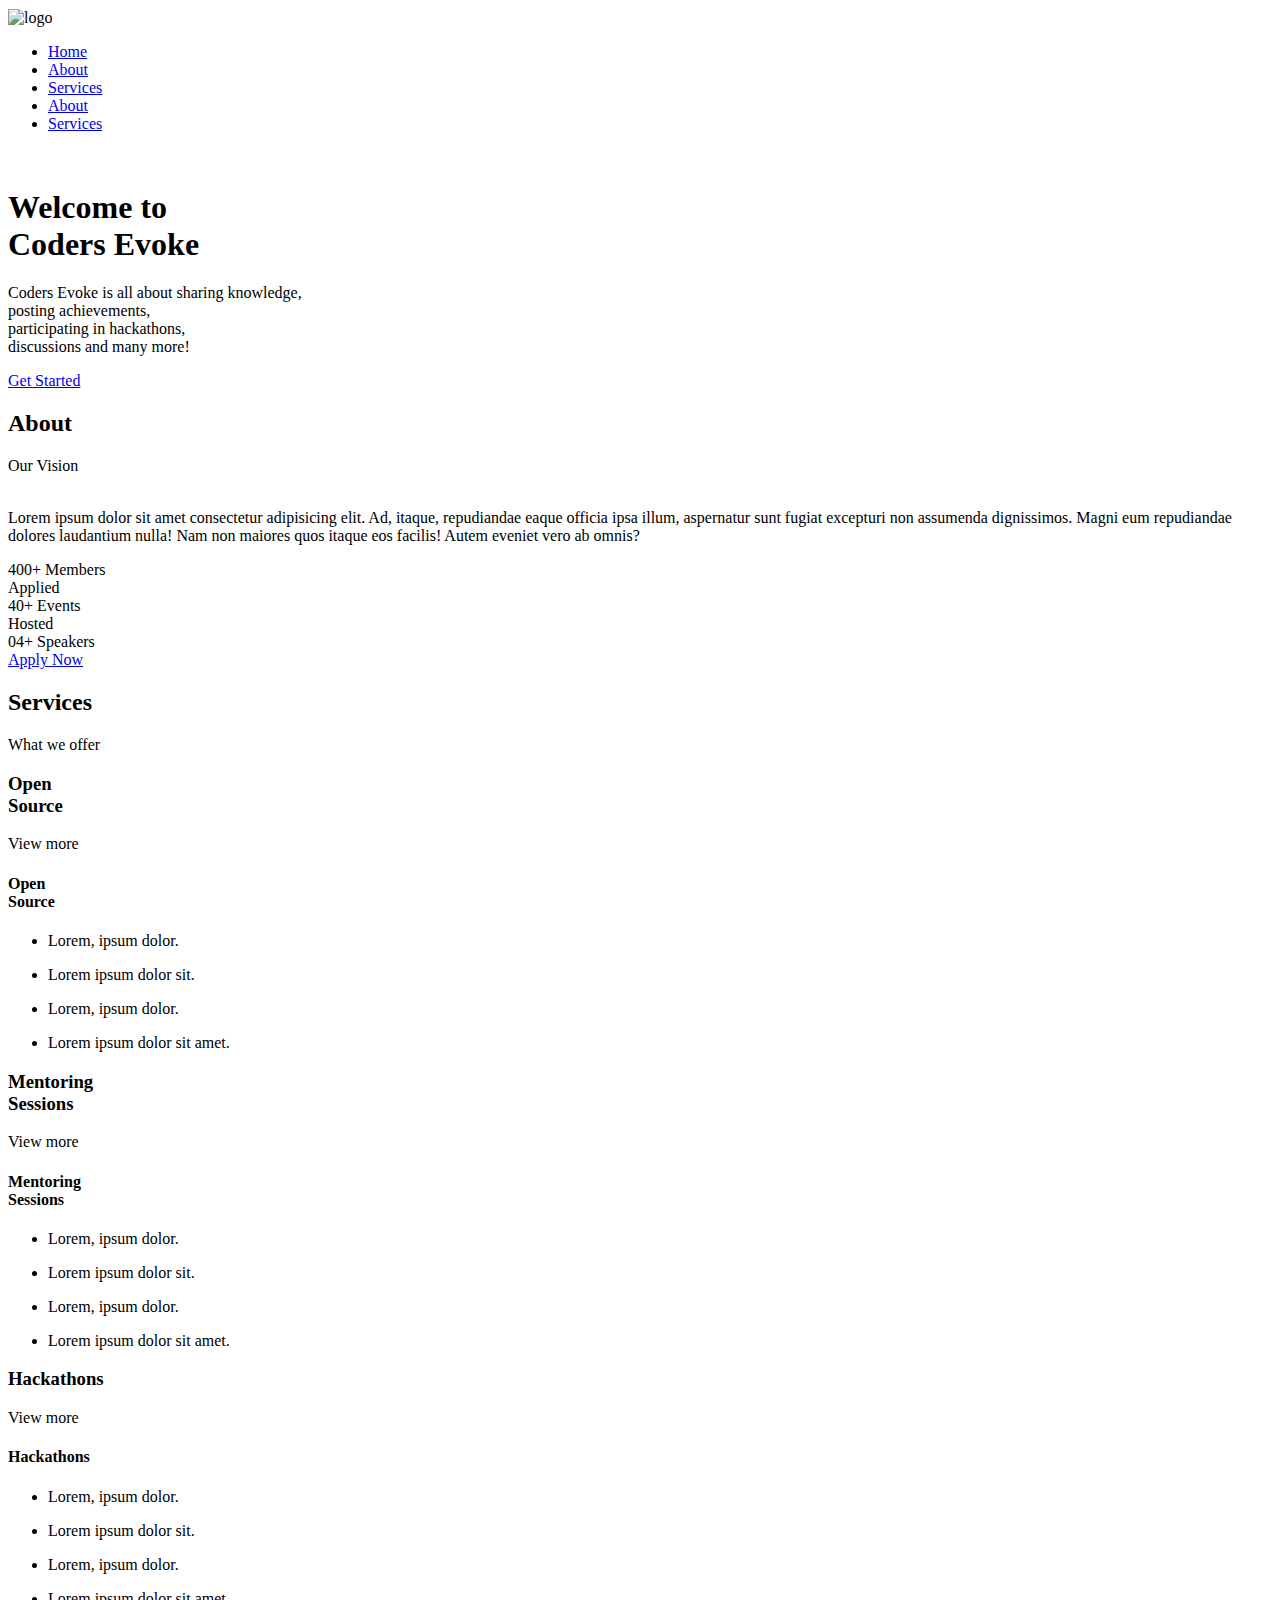
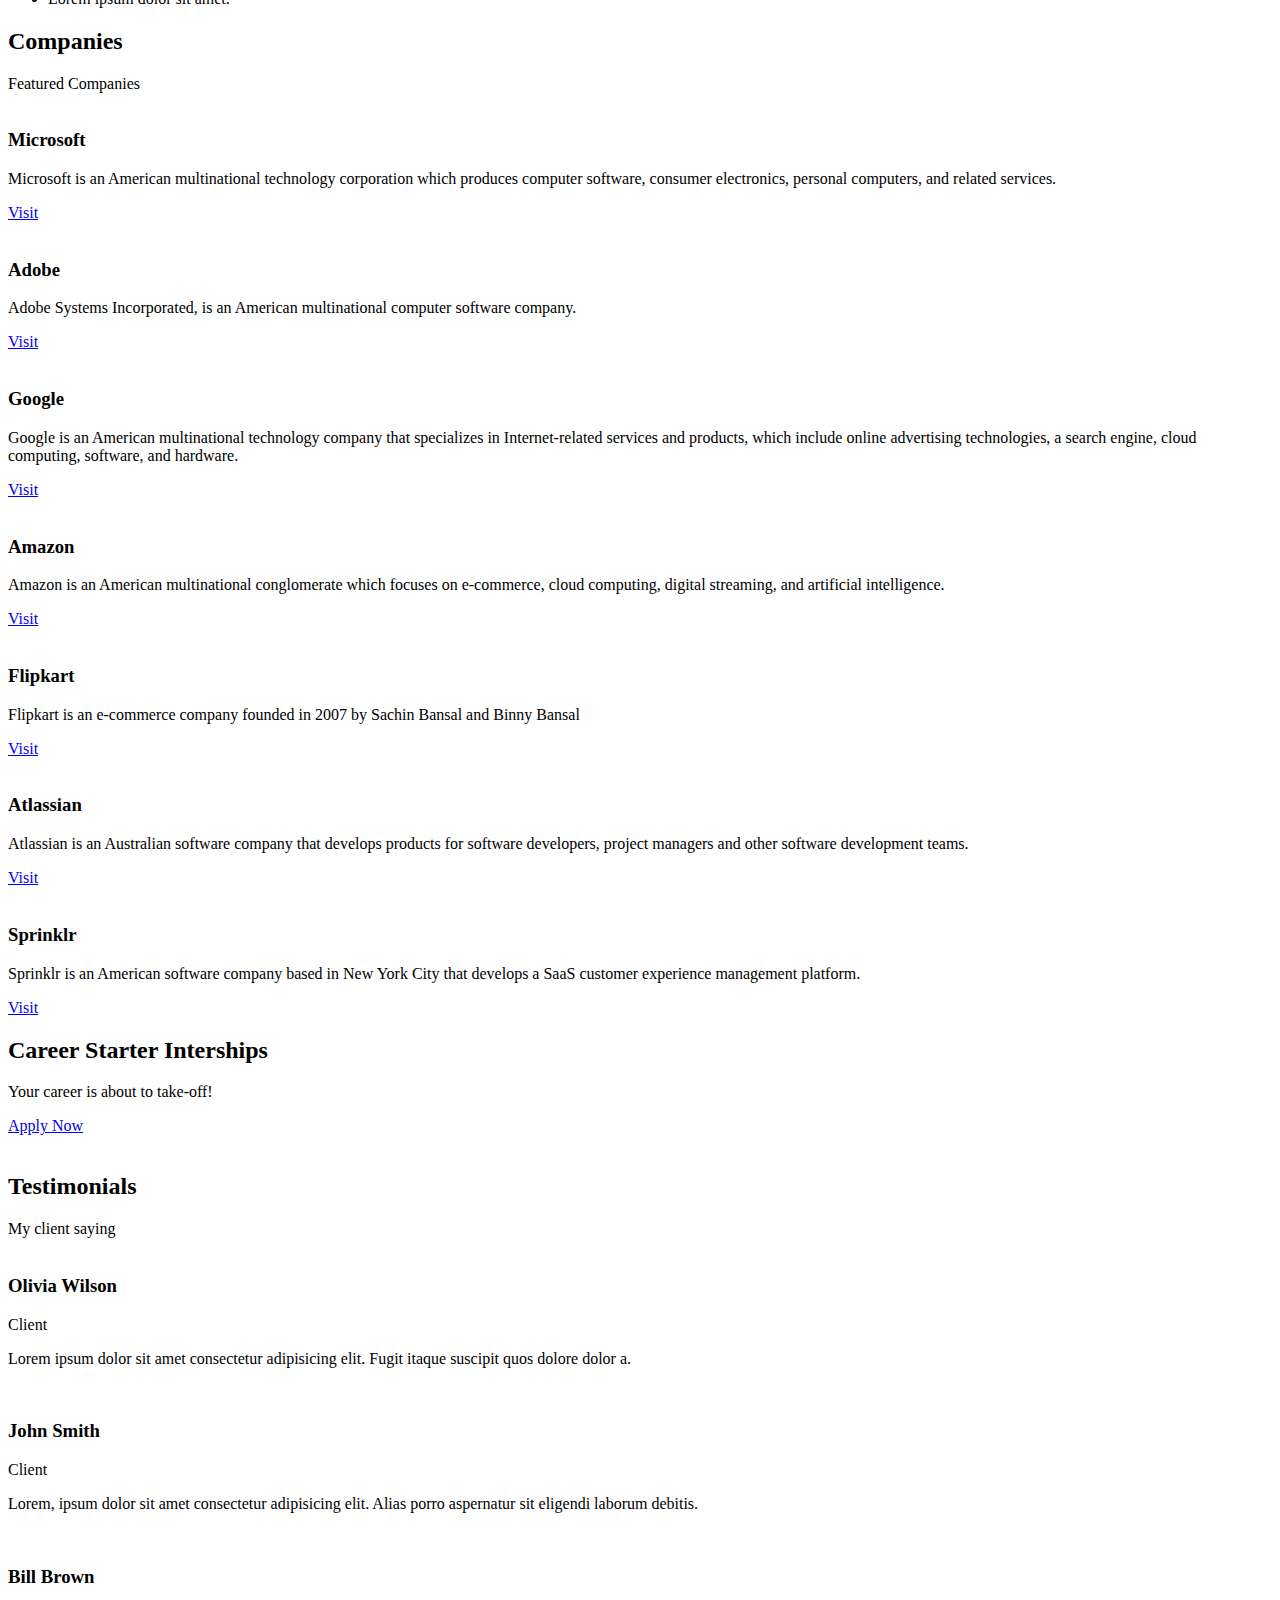
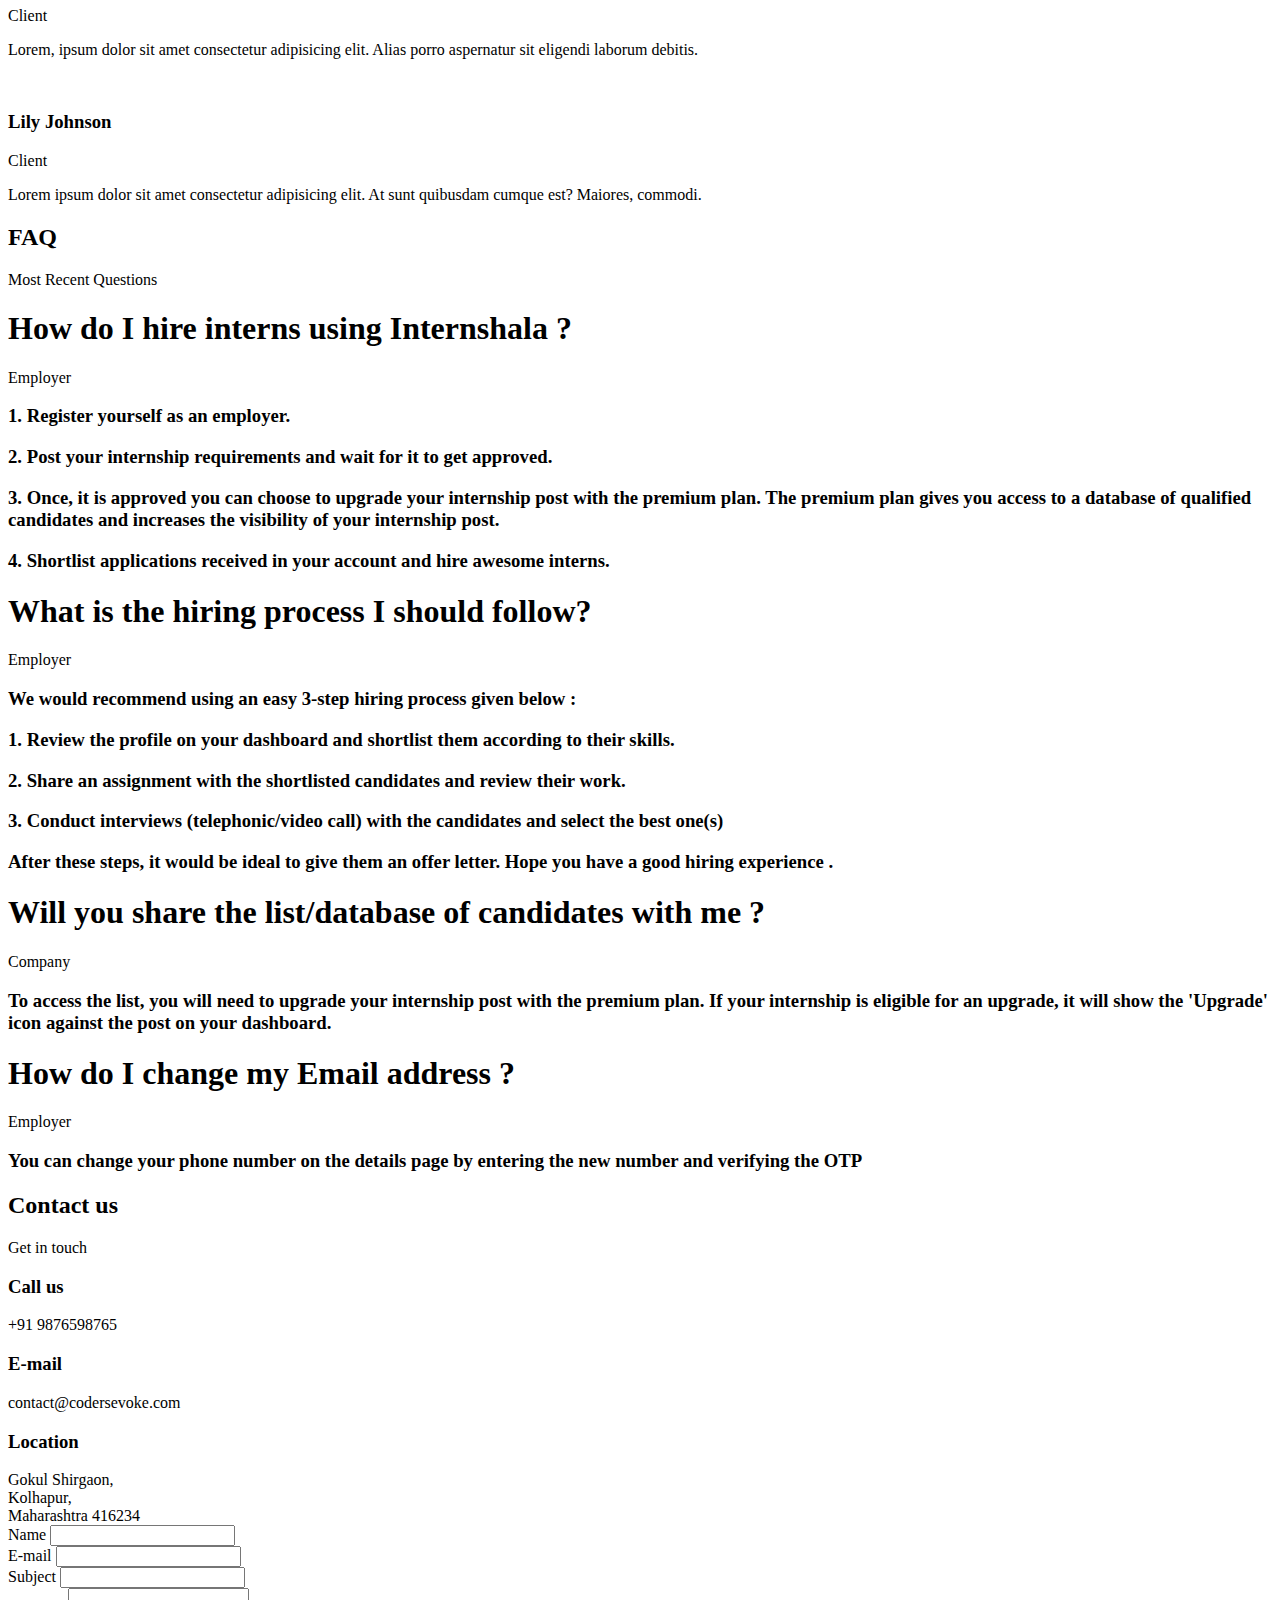
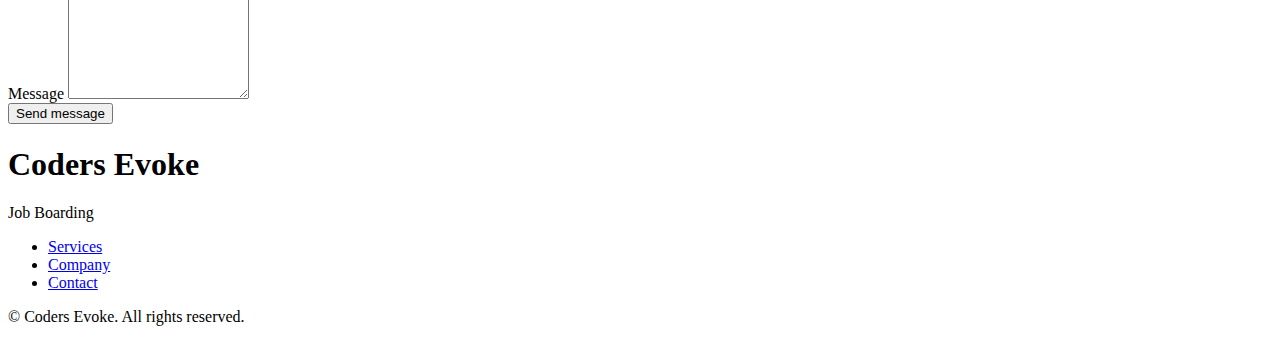
==== index.html @ 4ae61494 "Add files via upload" ====
<!DOCTYPE html>
<html lang="en">

<head>
    <!--==================== META CHARSET====================-->
    <meta charset="UTF-8">
    <!--==================== META VIEWPORT====================-->
    <meta name="viewport" content="width=device-width, initial-scale=1.0">
    <!--==================== META EDGE====================-->
    <meta http-equiv="X-UA-Compatible" content="ie*edge">
    <!--====================Title====================-->
    <title>Coders Evoke</title>
    <!--==================== FAVICON ====================-->
    <link rel="icon" href="assets/img/favicon.png" type="image" sizes="64x64">


    <!--==================== UNICONS ====================-->
    <link rel="stylesheet" href="https://unicons.iconscout.com/release/v4.0.0/css/line.css">
    <!--==================== SWIPER CSS ====================-->
    <link rel="stylesheet" href="assets/css/swiper-bundle.min.css">
    <!--==================== CSS ====================-->
    <link rel="stylesheet" href="assets/css/styles.css">
</head>

<body>
    <!--==================== HEADER ====================-->
    <header class="header" id="header">
        <nav class="nav container">
            <img class="nav__logo" src="assets/img/logo.png" width="150" height="150" ALT="logo" ALIGN=CENTER>
            <div class="nav__menu" id="nav-menu">
                <ul class="nav__list grid">
                    <li class="nav__item">
                        <a href="#home" class="nav__link active-link">
                            <i class="uil uil-estate nav__icon"></i>Home
                        </a>
                    </li>
                    <li class="nav__item">
                        <a href="#about" class="nav__link">
                            <i class="uil uil-user nav__icon"></i>About
                        </a>
                    </li>
                    <li class="nav__item">
                        <a href="#services" class="nav__link">
                            <i class="uil uil-briefcase nav__icon"></i>Services
                        </a>
                    </li>
                    <li class="nav__item">
                        <a href="#about" class="nav__link">
                            <i class="uil uil-user nav__icon"></i>About
                        </a>
                    </li>
                    <li class="nav__item">
                        <a href="#services" class="nav__link">
                            <i class="uil uil-briefcase nav__icon"></i>Services
                        </a>
                    </li>

                </ul>
                <i class="uil uil-times nav__close" id="nav-close"></i>

            </div>

            <div class="nav__btns">

                <!-- Theme change button -->

                <i class="uil uil-moon change-theme" id="theme-button"></i>

                <div class="nav__toggle" id="nav-toggle">
                    <i class="uil uil-apps"> </i>

                </div>
            </div>
        </nav>
    </header>

    <!--==================== MAIN ====================-->
    <main class="main">
        <!--==================== HOME ====================-->
        <section class="home" id="home">
            <div class="home__container bd-grid">
                <div class="home__img">
                    <img src="assets/img/img6.png" alt="" data-speed="-1.5" class="move">
                    <img src="assets/img/img4.png" alt="" data-speed="1" class="move">
                    <img src="assets/img/img5.png" alt="" data-speed="2" class="move">
                    <img src="assets/img/img3.png" alt="" data-speed="-1" class="move">
                    <img src="assets/img/img7.png" alt="" data-speed="-2" class="move">
                    <img src="assets/img/img2.png" alt="" data-speed="0.5" class="move">
                    <img src="assets/img/img1.png" alt="" data-speed="1.5" class="move">

                </div>

                <div class="home__data">
                    <h1 class="home__title">Welcome to<br>Coders Evoke</h1>
                    <p class="home__description">Coders Evoke is all about sharing knowledge,<br> posting
                        achievements,<br>participating in hackathons,<br> discussions and many more!</p>
                    <a href="#" class="home__button">Get Started</a>
                </div>
            </div>
        </section>

        <!--==================== ABOUT ====================-->
        <section class="about section" id="about">
            <h2 class="section__title">About</h2>
            <span class="section__subtitle">Our Vision</span>

            <div class="about__container container grid">
                <img src="assets/img/about.png" alt="" class="about__img">

                <div class="about__data">
                    <p class="about__description">Lorem ipsum dolor sit amet consectetur adipisicing elit. Ad, itaque,
                        repudiandae eaque officia ipsa illum, aspernatur sunt fugiat excepturi non assumenda
                        dignissimos. Magni eum repudiandae dolores laudantium nulla! Nam non maiores quos itaque eos
                        facilis! Autem eveniet vero ab omnis?
                    </p>

                    <div class="about__info">
                        <div>
                            <span class="about__info-title">400+</span>
                            <span class="about__info-name"> Members<br> Applied</span>
                        </div>
                        <div>
                            <span class="about__info-title">40+</span>
                            <span class="about__info-name">Events<br>Hosted</span>
                        </div>

                        <div>
                            <span class="about__info-title">04+</span>
                            <span class="about__info-name">Speakers </span>
                        </div>
                    </div>

                    <div class="about__buttons">
                        <a href="#" class="button button--flex">
                            Apply Now<i class="uil uil-file-plus button__icon"></i>
                        </a>
                    </div>
                </div>
            </div>

        </section>
        <!--==================== SERVICES ====================-->
        <section class="services section" id="services">
            <h2 class="section__title">Services</h2>
            <span class="section__subtitle">What we offer</span>

            <div class="services__container container grid">
                <!--==================== SERVICES 1 ====================-->
                <div class="services__content">
                    <div>
                        <i class="uil uil-code-branch services__icon"></i>
                        <h3 class="services__title">Open<br>Source</h3>
                    </div>
                    <span class="button button--flex button--small button--link services__button">
                        View more
                        <i class="uil uil-arrow-right button__icon"></i>
                    </span>

                    <div class="services__modal">
                        <div class="services__modal-content">
                            <h4 class="services__modal-title">Open <br> Source</h4>
                            <i class="uil uil-times services__modal-close"></i>

                            <ul class="services__modal-services grid">
                                <li class="services__modal-service">
                                    <i class="uil uil-check-circle services__modal-icon"></i>
                                    <p>Lorem, ipsum dolor.</p>
                                </li>

                                <li class="services__modal-service">
                                    <i class="uil uil-check-circle services__modal-icon"></i>
                                    <p>Lorem ipsum dolor sit.</p>
                                </li>

                                <li class="services__modal-service">
                                    <i class="uil uil-check-circle services__modal-icon"></i>
                                    <p>Lorem, ipsum dolor.</p>
                                </li>

                                <li class="services__modal-service">
                                    <i class="uil uil-check-circle services__modal-icon"></i>
                                    <p>Lorem ipsum dolor sit amet.</p>
                                </li>
                            </ul>
                        </div>
                    </div>
                </div>

                <!--==================== SERVICES 2 ====================-->
                <div class="services__content">
                    <div>
                        <i class="uil uil-user services__icon"></i>
                        <h3 class="services__title">Mentoring <br> Sessions</h3>
                    </div>
                    <span class="button button--flex button--small button--link services__button">
                        View more
                        <i class="uil uil-arrow-right button__icon"></i>
                    </span>

                    <div class="services__modal">
                        <div class="services__modal-content">
                            <h4 class="services__modal-title">Mentoring <br> Sessions</h4>
                            <i class="uil uil-times services__modal-close"></i>

                            <ul class="services__modal-services grid">
                                <li class="services__modal-service">
                                    <i class="uil uil-check-circle services__modal-icon"></i>
                                    <p>Lorem, ipsum dolor.</p>
                                </li>

                                <li class="services__modal-service">
                                    <i class="uil uil-check-circle services__modal-icon"></i>
                                    <p>Lorem ipsum dolor sit.</p>
                                </li>

                                <li class="services__modal-service">
                                    <i class="uil uil-check-circle services__modal-icon"></i>
                                    <p>Lorem, ipsum dolor.</p>
                                </li>

                                <li class="services__modal-service">
                                    <i class="uil uil-check-circle services__modal-icon"></i>
                                    <p>Lorem ipsum dolor sit amet.</p>
                                </li>
                            </ul>
                        </div>
                    </div>
                </div>

                <!--==================== SERVICES 3 ====================-->
                <div class="services__content">
                    <div>
                        <i class="uil uil-laptop services__icon"></i>
                        <h3 class="services__title">Hackathons</h3>
                    </div>
                    <span class="button button--flex button--small button--link services__button">
                        View more
                        <i class="uil uil-arrow-right button__icon"></i>
                    </span>

                    <div class="services__modal">
                        <div class="services__modal-content">
                            <h4 class="services__modal-title">Hackathons</h4>
                            <i class="uil uil-times services__modal-close"></i>

                            <ul class="services__modal-services grid">
                                <li class="services__modal-service">
                                    <i class="uil uil-check-circle services__modal-icon"></i>
                                    <p>Lorem, ipsum dolor.</p>
                                </li>

                                <li class="services__modal-service">
                                    <i class="uil uil-check-circle services__modal-icon"></i>
                                    <p>Lorem ipsum dolor sit.</p>
                                </li>

                                <li class="services__modal-service">
                                    <i class="uil uil-check-circle services__modal-icon"></i>
                                    <p>Lorem, ipsum dolor.</p>
                                </li>

                                <li class="services__modal-service">
                                    <i class="uil uil-check-circle services__modal-icon"></i>
                                    <p>Lorem ipsum dolor sit amet.</p>
                                </li>
                            </ul>
                        </div>
                    </div>
                </div>
            </div>
        </section>
        <!--==================== company ====================-->
        <section class="company section" id="company">

            <h2 class="section__title">Companies</h2>
            <span class="section__subtitle">Featured Companies</span>

            <div class="company__container container swiper-container">
                <div class="swiper-wrapper">
                    <!--==================== company 1 ====================-->

                    <div class="company__content grid swiper-slide">
                        <img src="assets/img/comp1.png" alt="" class="company__img">

                        <div class="company_">
                            <h3 class="company__title">Microsoft</h3>
                            <p class="company__description">Microsoft is an American multinational
                                technology corporation which produces computer software, consumer electronics, personal
                                computers, and related services. </p>
                            <a href="https://www.microsoft.com/en-in/about/" target="_blank"
                                class="button button--flex button--small company__button">
                                Visit
                                <i class="uil uil-arrow-right button__icon"></i>
                            </a>
                        </div>
                    </div>

                    <!--==================== company 2 ====================-->

                    <div class="company__content grid swiper-slide">
                        <img src="assets/img/comp2.png" alt="" class="company__img">

                        <div class="company_">
                            <h3 class="company__title">Adobe</h3>
                            <p class="company__description">Adobe Systems Incorporated, is an American multinational
                                computer software company.</p>
                            <a href="https://www.adobe.com/in/about-adobe.html" target="_blank"
                                class="button button--flex button--small company__button">
                                Visit
                                <i class="uil uil-arrow-right button__icon"></i>
                            </a>
                        </div>
                    </div>
                    <!--==================== company 3 ====================-->

                    <div class="company__content grid swiper-slide">
                        <img src="assets/img/comp3.png" alt="" class="company__img">

                        <div class="company_">
                            <h3 class="company__title">Google</h3>
                            <p class="company__description">Google is an American multinational technology company
                                that specializes in Internet-related services and products, which include online
                                advertising technologies, a search engine, cloud computing, software, and hardware.</p>
                            <a href="https://www.google.com/account/about/" target="_blank"
                                class="button button--flex button--small company__button">
                                Visit
                                <i class="uil uil-arrow-right button__icon"></i>
                            </a>
                        </div>
                    </div>
                    <!--==================== company 4 ====================-->

                    <div class="company__content grid swiper-slide">
                        <img src="assets/img/comp4.png" alt="" class="company__img">

                        <div class="company_">
                            <h3 class="company__title">Amazon</h3>
                            <p class="company__description">Amazon is an American multinational conglomerate which
                                focuses on e-commerce, cloud computing, digital streaming, and artificial intelligence.
                            </p>
                            <a href="https://www.aboutamazon.com/" target="_blank"
                                class="button button--flex button--small company__button">
                                Visit
                                <i class="uil uil-arrow-right button__icon"></i>
                            </a>
                        </div>
                    </div>
                    <!--==================== company 5 ====================-->

                    <div class="company__content grid swiper-slide">
                        <img src="assets/img/comp5.png" alt="" class="company__img">

                        <div class="company_">
                            <h3 class="company__title">Flipkart</h3>
                            <p class="company__description">Flipkart is an e-commerce company founded in 2007 by Sachin
                                Bansal and Binny Bansal</p>
                            <a href="https://www.flipkartcareers.com/#!/aboutus" target="_blank"
                                class="button button--flex button--small company__button">
                                Visit
                                <i class="uil uil-arrow-right button__icon"></i>
                            </a>
                        </div>
                    </div>

                    <!--==================== company 6 ====================-->

                    <div class="company__content grid swiper-slide">
                        <img src="assets/img/comp6.png" alt="" class="company__img">

                        <div class="company_">
                            <h3 class="company__title">Atlassian</h3>
                            <p class="company__description">Atlassian is an Australian software company that develops
                                products for software developers, project managers and other software development teams.
                            </p>
                            <a href="https://www.atlassian.com/" target="_blank"
                                class="button button--flex button--small company__button">
                                Visit
                                <i class="uil uil-arrow-right button__icon"></i>
                            </a>
                        </div>
                    </div>

                    <!--==================== company 7 ====================-->

                    <div class="company__content grid swiper-slide">
                        <img src="assets/img/comp7.png" alt="" class="company__img">

                        <div class="company_">
                            <h3 class="company__title">Sprinklr</h3>
                            <p class="company__description">Sprinklr is an American software company based in New York
                                City that develops a SaaS customer experience management platform.</p>
                            <a href="https://www.sprinklr.com/our-story/" target="_blank"
                                class="button button--flex button--small company__button">
                                Visit
                                <i class="uil uil-arrow-right button__icon"></i>
                            </a>
                        </div>
                    </div>

                </div>

                <!-- add arrows-->
                <div class="swiper-button-next">
                    <i class="uil uil-angle-right-b swiper-company-icon"></i>
                </div>

                <div class="swiper-button-prev">
                    <i class="uil uil-angle-left-b swiper-company-icon"></i>
                </div>

                <!-- Add Pagination -->
                <div class="swiper-pagination"></div>


            </div>

        </section>

        <!--==================== PROJECT ====================-->
        <section class="project section">

            <div class="project__bg">
                <div class="project__container container grid">
                    <div class="project__data">
                        <h2 class="project__title">Career Starter Interships</h2>
                        <p class="project__description">Your career is about to take-off!</p>
                        <a href="#contact" class="button button--flex button--white">Apply Now
                            <i class="uil uil-message project__icon button__icon"></i>
                        </a>
                    </div>

                    <img src="assets/img/project.png" alt="" class="project__img">
                </div>
            </div>

        </section>

        <!--==================== TESTIMONIAL ====================-->
        <section class="testimonial section">

            <h2 class="section__title">Testimonials</h2>
            <span class="section__subtitle">My client saying</span>

            <div class="testimonial__container container swiper-container">
                <div class="swiper-wrapper">
                    <!--==================== TESTIMONIAL 1 ====================-->
                    <div class="testimonial__content swiper-slide">
                        <div class="testimonial__data">
                            <div class="testimonial__header">
                                <img src="assets/img/test1.png" alt="" class="testimonial__img">

                                <div>
                                    <h3 class="testimonial__name">Olivia Wilson</h3>
                                    <span class="testimonial__client">Client</span>
                                </div>
                            </div>
                            <div>
                                <i class="uil uil-star testimonial__icon-star"></i>
                                <i class="uil uil-star testimonial__icon-star"></i>
                                <i class="uil uil-star testimonial__icon-star"></i>
                                <i class="uil uil-star testimonial__icon-star"></i>
                                <i class="uil uil-star testimonial__icon-star"></i>
                            </div>
                        </div>

                        <p class="testimonial__description">Lorem ipsum dolor sit amet consectetur adipisicing elit.
                            Fugit itaque suscipit quos dolore dolor a.
                    </div>
                    <!--==================== TESTIMONIAL 2 ====================-->
                    <div class="testimonial__content swiper-slide">
                        <div class="testimonial__data">
                            <div class="testimonial__header">
                                <img src="assets/img/test2.png" alt="" class="testimonial__img">

                                <div>
                                    <h3 class="testimonial__name">John Smith</h3>
                                    <span class="testimonial__client">Client</span>
                                </div>
                            </div>
                            <div>
                                <i class="uil uil-star testimonial__icon-star"></i>
                                <i class="uil uil-star testimonial__icon-star"></i>
                                <i class="uil uil-star testimonial__icon-star"></i>
                                <i class="uil uil-star testimonial__icon-star"></i>
                                <i class="uil uil-star testimonial__icon-star"></i>
                            </div>
                        </div>

                        <p class="testimonial__description">Lorem, ipsum dolor sit amet consectetur adipisicing elit.
                            Alias porro aspernatur sit eligendi laborum debitis.
                        </p>
                    </div>
                    <!--==================== TESTIMONIAL 3 ====================-->
                    <div class="testimonial__content swiper-slide">
                        <div class="testimonial__data">
                            <div class="testimonial__header">
                                <img src="assets/img/test3.png" alt="" class="testimonial__img">

                                <div>
                                    <h3 class="testimonial__name">Bill Brown</h3>
                                    <span class="testimonial__client">Client</span>
                                </div>
                            </div>
                            <div>
                                <i class="uil uil-star testimonial__icon-star"></i>
                                <i class="uil uil-star testimonial__icon-star"></i>
                                <i class="uil uil-star testimonial__icon-star"></i>
                                <i class="uil uil-star testimonial__icon-star"></i>
                                <i class="uil uil-star testimonial__icon-star"></i>
                            </div>
                        </div>

                        <p class="testimonial__description">Lorem, ipsum dolor sit amet consectetur adipisicing elit.
                            Alias porro aspernatur sit eligendi laborum debitis.
                        </p>
                    </div>
                    <!--==================== TESTIMONIAL 4 ====================-->
                    <div class="testimonial__content swiper-slide">
                        <div class="testimonial__data">
                            <div class="testimonial__header">
                                <img src="assets/img/test4.png" alt="" class="testimonial__img">

                                <div>
                                    <h3 class="testimonial__name">Lily Johnson</h3>
                                    <span class="testimonial__client">Client</span>
                                </div>
                            </div>
                            <div>
                                <i class="uil uil-star testimonial__icon-star"></i>
                                <i class="uil uil-star testimonial__icon-star"></i>
                                <i class="uil uil-star testimonial__icon-star"></i>
                                <i class="uil uil-star testimonial__icon-star"></i>
                                <i class="uil uil-star testimonial__icon-star"></i>
                            </div>
                        </div>

                        <p class="testimonial__description">Lorem ipsum dolor sit amet consectetur adipisicing elit. At
                            sunt quibusdam cumque est? Maiores, commodi.</p>
                    </div>
                </div>

                <!--Add pagination-->
                <div class="swiper-pagination swiper-pagination-testimonial"></div>
            </div>
        </section>

        <!--==================== FAQ ====================-->
        <section class="faq section" id="faq">
            <h2 class="section__title">FAQ</h2>
            <span class="section__subtitle">Most Recent Questions</span>

            <div class="faq__container container grid">
                <!--==================== faq 1 ====================-->
                <div class="faq__content faq__open">
                    <div class="faq__header">
                        <i class="uil uil-question-circle faq__icon"></i>

                        <div>
                            <h1 class="faq__title"> How do I hire interns using Internshala ?</h1>
                            <span class="faq__subtitle">Employer</span>
                        </div>

                        <i class="uil uil-angle-up faq__arrow"></i>
                    </div>
                    <div class="faq__list grid">
                        <div class="faq__data">
                            <div class="faq__titles">
                                <h3 class="faq__name">1. Register yourself as an employer.</h3>
                            </div>
                        </div>
                        <div class="faq__data">
                            <div class="faq__titles">
                                <h3 class="faq__name">2. Post your internship requirements and wait for it to get
                                    approved.</h3>
                            </div>
                        </div>
                        <div class="faq__data">
                            <div class="faq__titles">
                                <h3 class="faq__name">3. Once, it is approved you can choose to upgrade your internship
                                    post with the premium plan. The premium plan gives you access to a database of
                                    qualified candidates and increases the visibility of your internship post.</h3>
                            </div>
                        </div>
                        <div class="faq__data">
                            <div class="faq__titles">
                                <h3 class="faq__name">4. Shortlist applications received in your account and hire
                                    awesome interns.</h3>
                            </div>
                        </div>
                    </div>
                </div>
                <!--==================== faq 2 ====================-->
                <div class="faq__content faq__close">
                    <div class="faq__header">
                        <i class="uil uil-question-circle faq__icon"></i>

                        <div>
                            <h1 class="faq__title">What is the hiring process I should follow?</h1>
                            <span class="faq__subtitle">Employer</span>
                        </div>

                        <i class="uil uil-angle-up faq__arrow"></i>
                    </div>
                    <div class="faq__list grid">
                        <div class="faq__data">
                            <div class="faq__titles">
                                <h3 class="faq__name">
                                    We would recommend using an easy 3-step hiring process given below : </h3>
                            </div>
                        </div>
                        <div class="faq__data">
                            <div class="faq__titles">
                                <h3 class="faq__name">1. Review the profile on your dashboard and shortlist them
                                    according to their skills.</h3>
                            </div>
                        </div>
                        <div class="faq__data">
                            <div class="faq__titles">
                                <h3 class="faq__name">2. Share an assignment with the shortlisted candidates and review
                                    their work.</h3>
                            </div>
                        </div>
                        <div class="faq__data">
                            <div class="faq__titles">
                                <h3 class="faq__name">3. Conduct interviews (telephonic/video call) with the candidates
                                    and select the best one(s)</h3>
                            </div>
                        </div>
                        <div class="faq__data">
                            <div class="faq__titles">
                                <h3 class="faq__name">After these steps, it would be ideal to give them an offer letter.
                                    Hope you have a good hiring experience .</h3>
                            </div>
                        </div>
                    </div>
                </div>
                <!--==================== faq 3 ====================-->
                <div class="faq__content faq__close">
                    <div class="faq__header">
                        <i class="uil uil-question-circle faq__icon"></i>

                        <div>
                            <h1 class="faq__title">Will you share the list/database of candidates with me ?</h1>
                            <span class="faq__subtitle">Company</span>
                        </div>

                        <i class="uil uil-angle-up faq__arrow"></i>
                    </div>
                    <div class="faq__list grid">
                        <div class="faq__data">
                            <div class="faq__titles">
                                <h3 class="faq__name">To access the list, you will need to upgrade your internship post
                                    with the premium plan. If your internship is eligible for an upgrade, it will show
                                    the 'Upgrade' icon against the post on your dashboard.</h3>
                            </div>
                        </div>
                    </div>
                </div>
                <!--==================== faq 4 ====================-->
                <div class="faq__content faq__close">
                    <div class="faq__header">
                        <i class="uil uil-question-circle faq__icon"></i>

                        <div>
                            <h1 class="faq__title">How do I change my Email address ? </h1>
                            <span class="faq__subtitle">Employer</span>
                        </div>

                        <i class="uil uil-angle-up faq__arrow"></i>
                    </div>
                    <div class="faq__list grid">
                        <div class="faq__data">
                            <div class="faq__titles">
                                <h3 class="faq__name">You can change your phone number on the details page by entering
                                    the new number and verifying the OTP</h3>
                            </div>
                        </div>
                    </div>
                </div>
            </div>
            </div>

        </section>

        <!--==================== CONTACT US ====================-->
        <section class="contact section" id="contact">
            <h2 class="section__title">Contact us</h2>
            <span class="section__subtitle">Get in touch</span>

            <div class="contact__container container grid">
                <div>
                    <div class="contact__information">
                        <i class="uil uil-phone-alt contact__icon"></i>

                        <div>
                            <h3 class="contact__title">Call us</h3>
                            <span class="contatc__subtitle">+91 9876598765</span>
                        </div>
                    </div>

                    <div class="contact__information">
                        <i class="uil uil-envelope contact__icon"></i>

                        <div>
                            <h3 class="contact__title">E-mail</h3>
                            <span class="contatc__subtitle">contact@codersevoke.com</span>
                        </div>
                    </div>

                    <div class="contact__information">
                        <i class="uil uil-map-marker contact__icon"></i>

                        <div>
                            <h3 class="contact__title">Location</h3>
                            <span class="contatc__subtitle">Gokul Shirgaon,<br>Kolhapur,<br>Maharashtra 416234</span>
                        </div>
                    </div>
                </div>
                <form action=" " method="POST" class="contact__form grid" accept-charset="UTF-8">
                    <div class="contact__inputs grid">
                        <div class="contact__content">
                            <label class="contact__label">Name</label>
                            <input type="text" name="Name" class="contact__input">
                        </div>

                        <div class="contact__content">
                            <label class="contact__label">E-mail</label>
                            <input type="email" name="Email" class="contact__input">
                        </div>
                    </div>

                    <div class="contact__content">
                        <label class="contact__label">Subject</label>
                        <input type="text" name="Subject" class="contact__input">
                    </div>

                    <div class="contact__content">
                        <label class="contact__label">Message</label>
                        <textarea type="message" name="Message" cols="0" rows="7" class="contact__input"></textarea>
                    </div>

                    <div>
                        <input type="submit" value="Send message" class="button button--flex button__icon"></input>
                    </div>
                    <input type="hidden" name="_gotcha">
                </form>
            </div>

        </section>
    </main>

    <!--==================== FOOTER ====================-->
    <footer class="footer">

        <div class="footer__bg">
            <div class="footer__container container grid">
                <div>
                    <h1 class="footer__title">Coders Evoke</h1>
                    <span class="footer__subtitle">Job Boarding</span>
                </div>

                <ul class="footer__links">
                    <li>
                        <a href="#services" class="footer__link">Services</a>
                    </li>
                    <li>
                        <a href="#company" class="footer__link">Company</a>
                    </li>
                    <li>
                        <a href="#contact" class="footer__link">Contact</a>
                    </li>
                </ul>

                <div class="footer__socials">
                    <a href="https://www.facebook.com/" target="_blank" class="footer__social">
                        <i class="uil uil-facebook"></i>
                    </a>
                    <a href="https://www.instagram.com/" target="_blank" class="footer__social">
                        <i class="uil uil-instagram"></i>
                    </a>
                    <a href="https://www.linkedin.com/" target="_blank" class="footer__social">
                        <i class="uil uil-linkedin"></i>
                    </a>
                </div>
            </div>

            <p class="footer__copy">&#169; Coders Evoke. All rights reserved.</p>
        </div>

    </footer>

    <!--==================== SCROLL TOP ====================-->
    <a href="#" class="scrollup" id="scroll-up">
        <i class="uil uil-arrow-up scrollup__icon"></i>
    </a>


    <!--==================== SWIPER JS ====================-->
    <script src="assets/js/swiper-bundle.min.js"></script>

    <!--==================== MAIN JS ====================-->
    <script src="assets/js/main.js"></script>
</body>

</html>
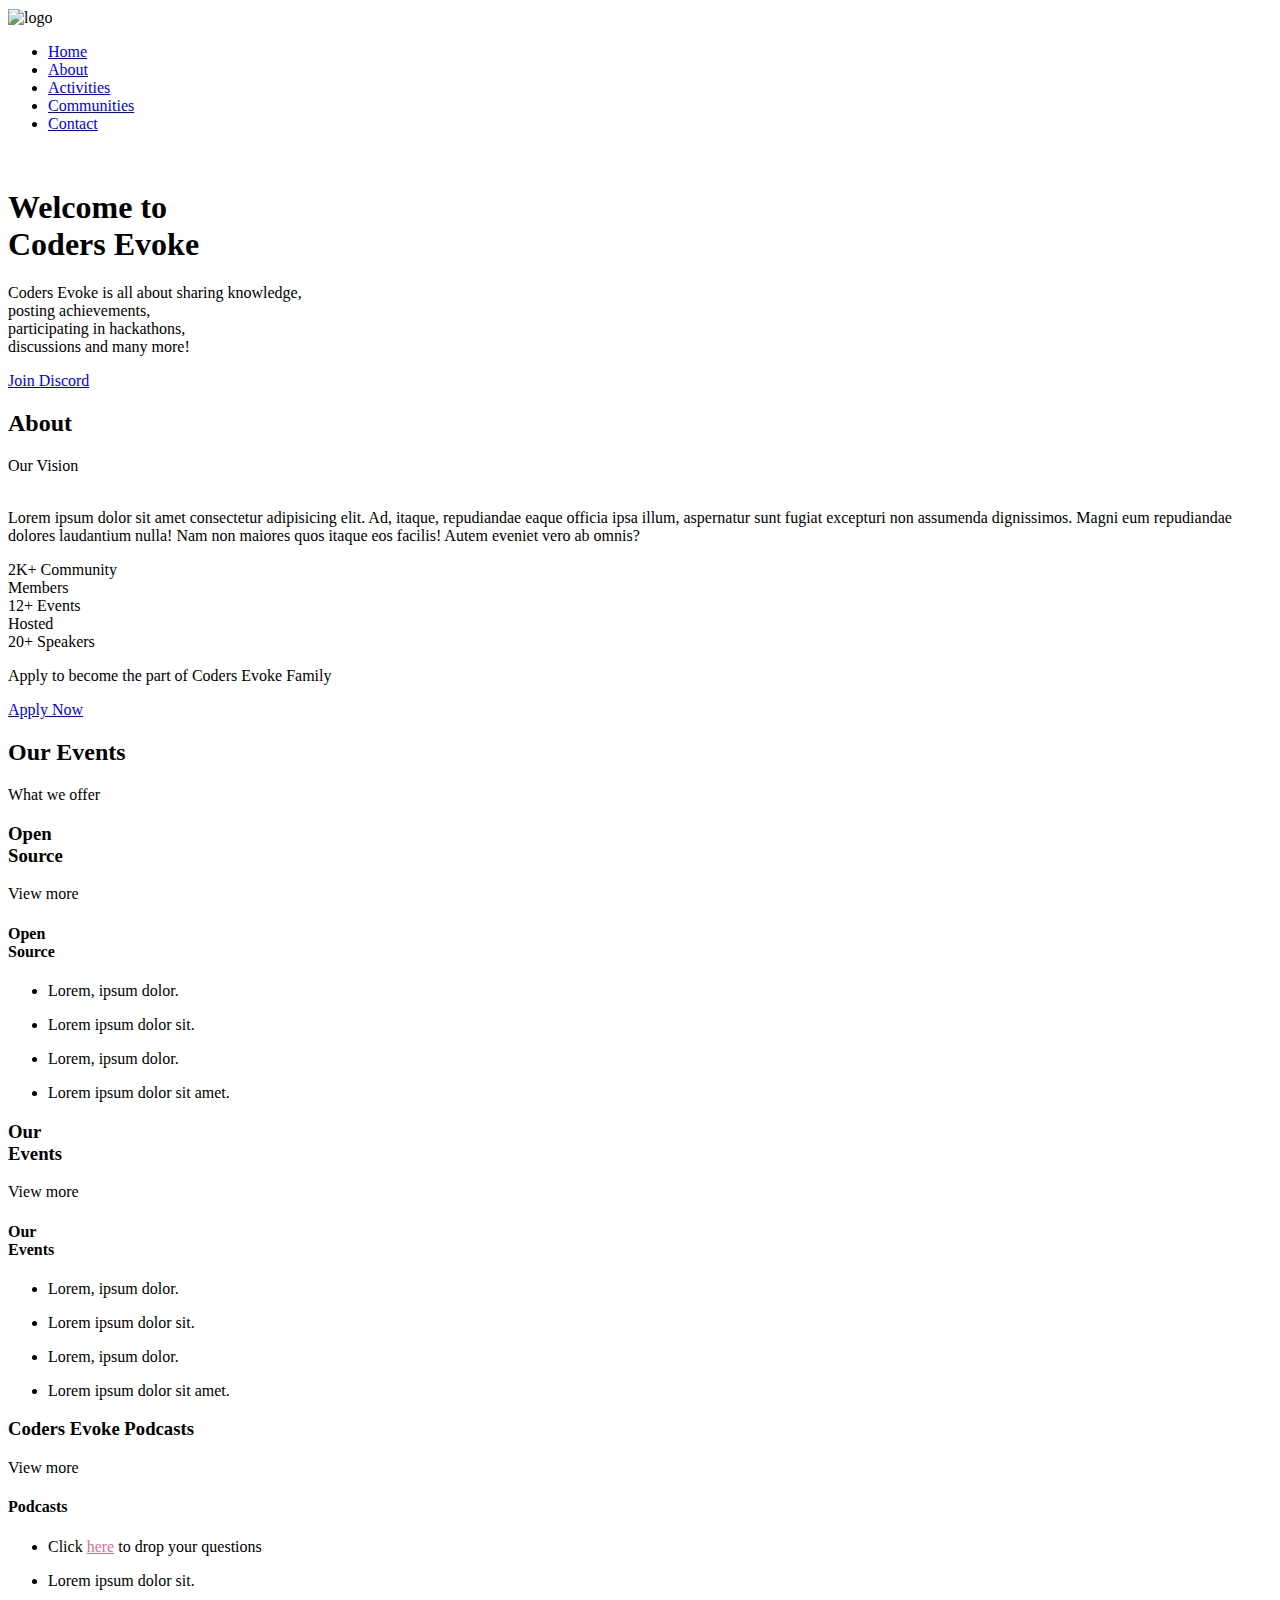
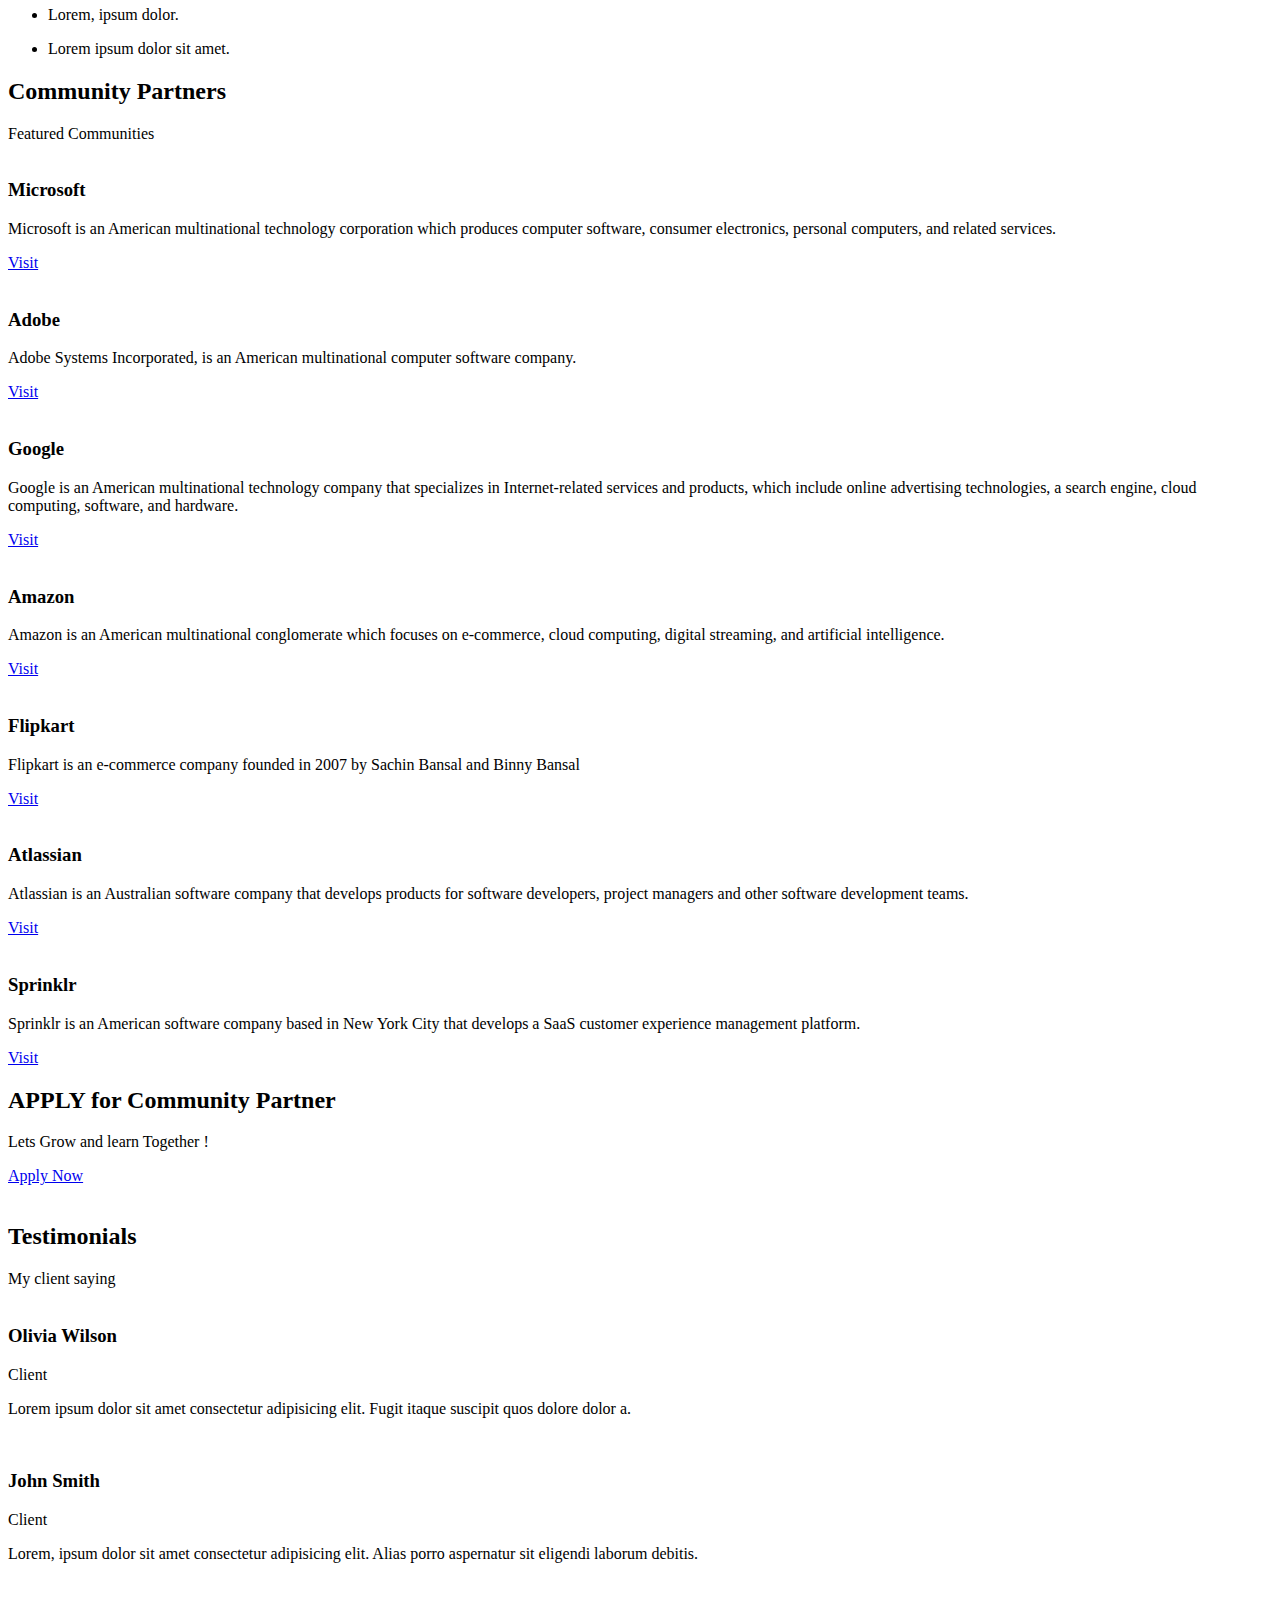
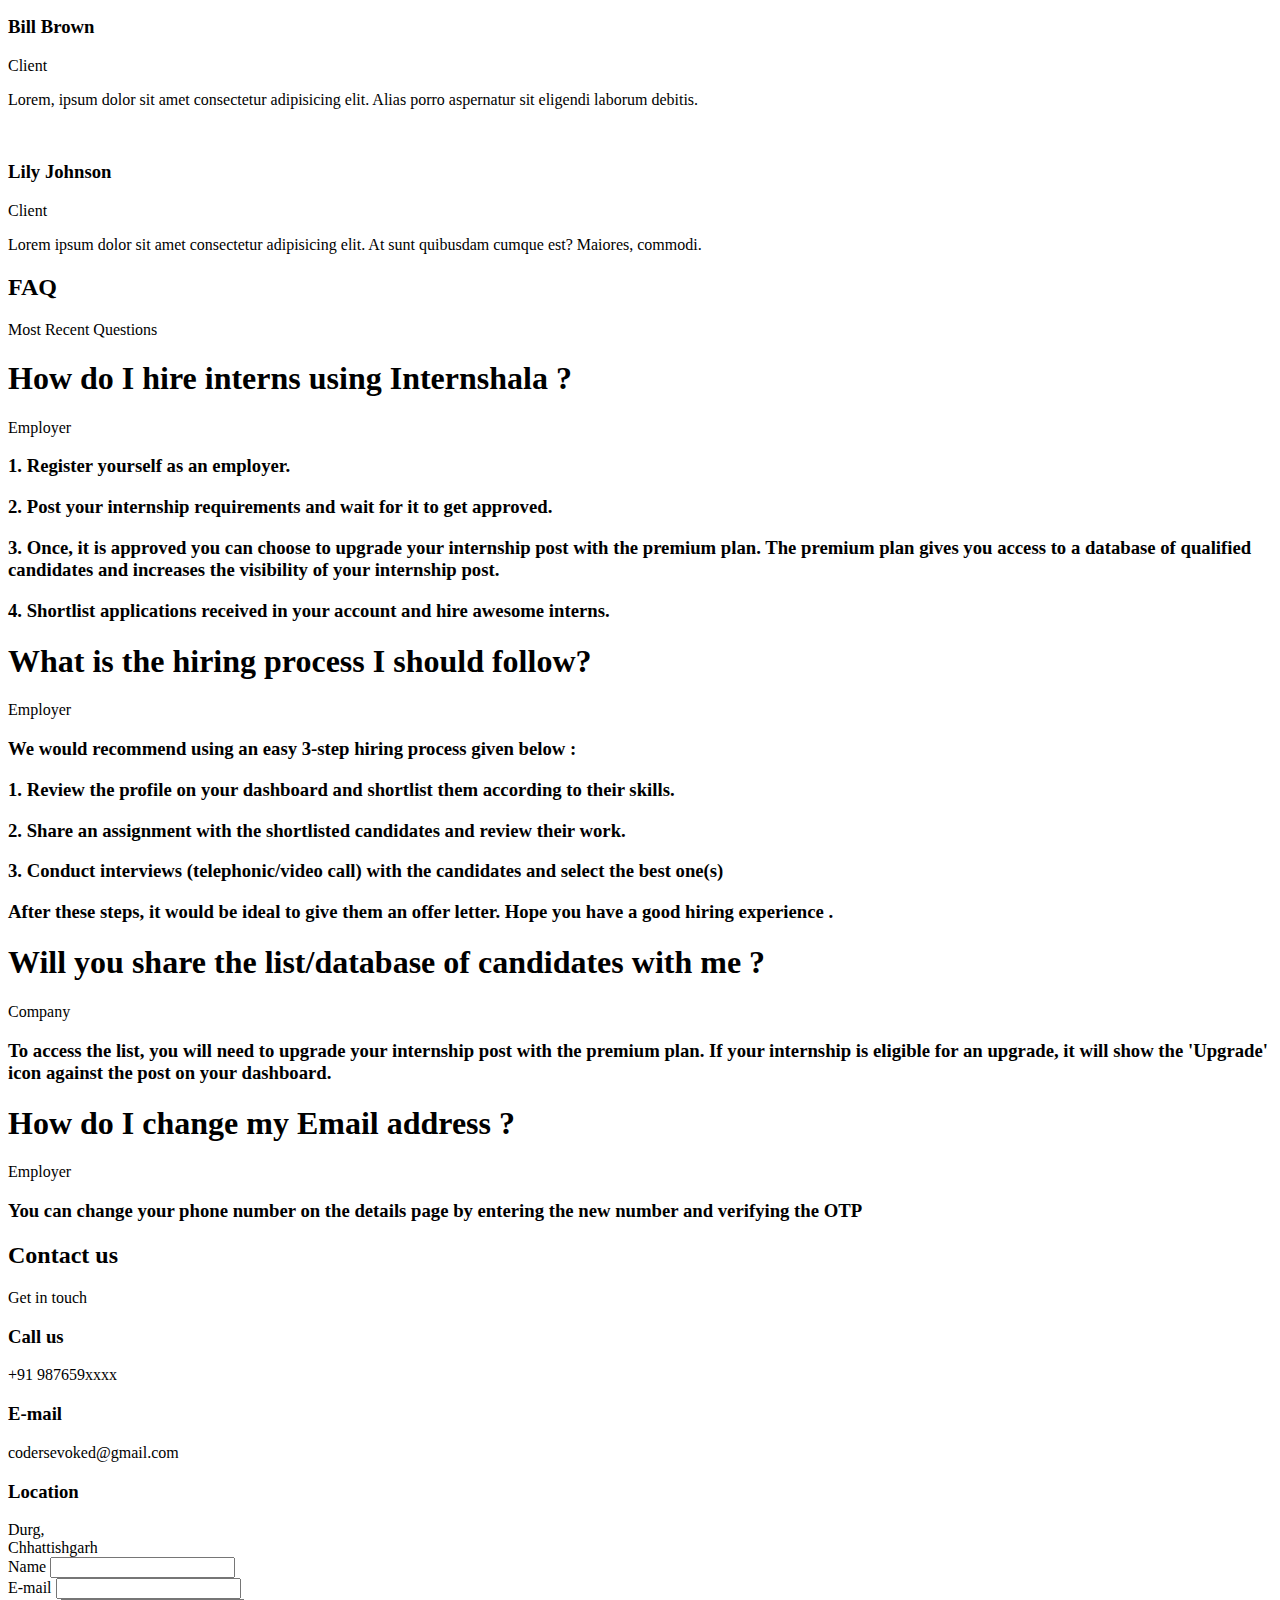
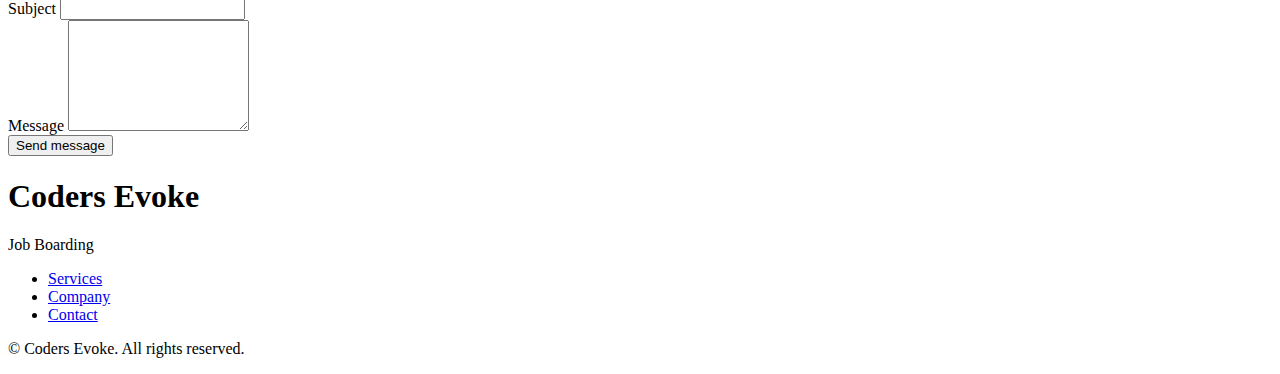
==== commit d2d495df: "updated" ====
--- a/index.html
+++ b/index.html
@@ -41,17 +41,22 @@
                     </li>
                     <li class="nav__item">
                         <a href="#services" class="nav__link">
-                            <i class="uil uil-briefcase nav__icon"></i>Services
+                            <i class="uil uil-briefcase nav__icon"></i>Activities
+                        </a>
+                    </li>
+                    <!-- <li class="nav__item">
+                        <a href="#about" class="nav__link">
+                            <i class="uil uil-user nav__icon"></i>About
+                        </a>
+                    </li> -->
+                    <li class="nav__item">
+                        <a href="#company" class="nav__link">
+                            <i class="uil uil-briefcase nav__icon"></i>Communities
                         </a>
                     </li>
                     <li class="nav__item">
-                        <a href="#about" class="nav__link">
-                            <i class="uil uil-user nav__icon"></i>About
-                        </a>
-                    </li>
-                    <li class="nav__item">
-                        <a href="#services" class="nav__link">
-                            <i class="uil uil-briefcase nav__icon"></i>Services
+                        <a href="#contact" class="nav__link">
+                            <i class="uil uil-briefcase nav__icon"></i>Contact
                         </a>
                     </li>
 
@@ -94,7 +99,7 @@
                     <h1 class="home__title">Welcome to<br>Coders Evoke</h1>
                     <p class="home__description">Coders Evoke is all about sharing knowledge,<br> posting
                         achievements,<br>participating in hackathons,<br> discussions and many more!</p>
-                    <a href="#" class="home__button">Get Started</a>
+                    <a href="https://discord.gg/XMuEPgCj6y" class="home__button">Join Discord</a>
                 </div>
             </div>
         </section>
@@ -116,21 +121,22 @@
 
                     <div class="about__info">
                         <div>
-                            <span class="about__info-title">400+</span>
-                            <span class="about__info-name"> Members<br> Applied</span>
-                        </div>
-                        <div>
-                            <span class="about__info-title">40+</span>
+                            <span class="about__info-title">2K+</span>
+                            <span class="about__info-name"> Community<br> Members</span>
+                        </div>
+                        <div>
+                            <span class="about__info-title">12+</span>
                             <span class="about__info-name">Events<br>Hosted</span>
                         </div>
 
                         <div>
-                            <span class="about__info-title">04+</span>
+                            <span class="about__info-title">20+</span>
                             <span class="about__info-name">Speakers </span>
                         </div>
                     </div>
 
                     <div class="about__buttons">
+                        <p>Apply to become the part of Coders Evoke Family </p>
                         <a href="#" class="button button--flex">
                             Apply Now<i class="uil uil-file-plus button__icon"></i>
                         </a>
@@ -141,7 +147,7 @@
         </section>
         <!--==================== SERVICES ====================-->
         <section class="services section" id="services">
-            <h2 class="section__title">Services</h2>
+            <h2 class="section__title">Our Events</h2>
             <span class="section__subtitle">What we offer</span>
 
             <div class="services__container container grid">
@@ -190,7 +196,7 @@
                 <div class="services__content">
                     <div>
                         <i class="uil uil-user services__icon"></i>
-                        <h3 class="services__title">Mentoring <br> Sessions</h3>
+                        <h3 class="services__title">Our <br> Events</h3>
                     </div>
                     <span class="button button--flex button--small button--link services__button">
                         View more
@@ -199,7 +205,7 @@
 
                     <div class="services__modal">
                         <div class="services__modal-content">
-                            <h4 class="services__modal-title">Mentoring <br> Sessions</h4>
+                            <h4 class="services__modal-title">Our <br> Events</h4>
                             <i class="uil uil-times services__modal-close"></i>
 
                             <ul class="services__modal-services grid">
@@ -231,7 +237,7 @@
                 <div class="services__content">
                     <div>
                         <i class="uil uil-laptop services__icon"></i>
-                        <h3 class="services__title">Hackathons</h3>
+                        <h3 class="services__title"> Coders Evoke Podcasts</h3>
                     </div>
                     <span class="button button--flex button--small button--link services__button">
                         View more
@@ -240,13 +246,13 @@
 
                     <div class="services__modal">
                         <div class="services__modal-content">
-                            <h4 class="services__modal-title">Hackathons</h4>
-                            <i class="uil uil-times services__modal-close"></i>
+                            <h4 class="services__modal-title"> Podcasts</h4>
+                            <i href class="uil uil-times services__modal-close"></i>
 
                             <ul class="services__modal-services grid">
                                 <li class="services__modal-service">
                                     <i class="uil uil-check-circle services__modal-icon"></i>
-                                    <p>Lorem, ipsum dolor.</p>
+                                    <p>Click <a href="https://forms.gle/V3DxjMnTiux5gBAQA" style="color: palevioletred;"> here</a> to drop your questions</p>
                                 </li>
 
                                 <li class="services__modal-service">
@@ -272,8 +278,8 @@
         <!--==================== company ====================-->
         <section class="company section" id="company">
 
-            <h2 class="section__title">Companies</h2>
-            <span class="section__subtitle">Featured Companies</span>
+            <h2 class="section__title">Community Partners</h2>
+            <span class="section__subtitle">Featured Communities</span>
 
             <div class="company__container container swiper-container">
                 <div class="swiper-wrapper">
@@ -422,8 +428,8 @@
             <div class="project__bg">
                 <div class="project__container container grid">
                     <div class="project__data">
-                        <h2 class="project__title">Career Starter Interships</h2>
-                        <p class="project__description">Your career is about to take-off!</p>
+                        <h2 class="project__title">APPLY for Community Partner</h2>
+                        <p class="project__description">Lets Grow and learn Together !</p>
                         <a href="#contact" class="button button--flex button--white">Apply Now
                             <i class="uil uil-message project__icon button__icon"></i>
                         </a>
@@ -694,7 +700,7 @@
 
                         <div>
                             <h3 class="contact__title">Call us</h3>
-                            <span class="contatc__subtitle">+91 9876598765</span>
+                            <span class="contatc__subtitle">+91 987659xxxx</span>
                         </div>
                     </div>
 
@@ -703,7 +709,7 @@
 
                         <div>
                             <h3 class="contact__title">E-mail</h3>
-                            <span class="contatc__subtitle">contact@codersevoke.com</span>
+                            <span class="contatc__subtitle">codersevoked@gmail.com</span>
                         </div>
                     </div>
 
@@ -712,7 +718,7 @@
 
                         <div>
                             <h3 class="contact__title">Location</h3>
-                            <span class="contatc__subtitle">Gokul Shirgaon,<br>Kolhapur,<br>Maharashtra 416234</span>
+                            <span class="contatc__subtitle">Durg,<br>Chhattishgarh</span>
                         </div>
                     </div>
                 </div>
@@ -773,7 +779,7 @@
 
                 <div class="footer__socials">
                     <a href="https://www.facebook.com/" target="_blank" class="footer__social">
-                        <i class="uil uil-facebook"></i>
+                        <i class="uil uil-discord"></i>
                     </a>
                     <a href="https://www.instagram.com/" target="_blank" class="footer__social">
                         <i class="uil uil-instagram"></i>
@@ -781,6 +787,10 @@
                     <a href="https://www.linkedin.com/" target="_blank" class="footer__social">
                         <i class="uil uil-linkedin"></i>
                     </a>
+                    <a href="https://www.linkedin.com/" target="_blank" class="footer__social">
+                        <i class="uil uil-twitter"></i>
+                    </a>
+                
                 </div>
             </div>
 
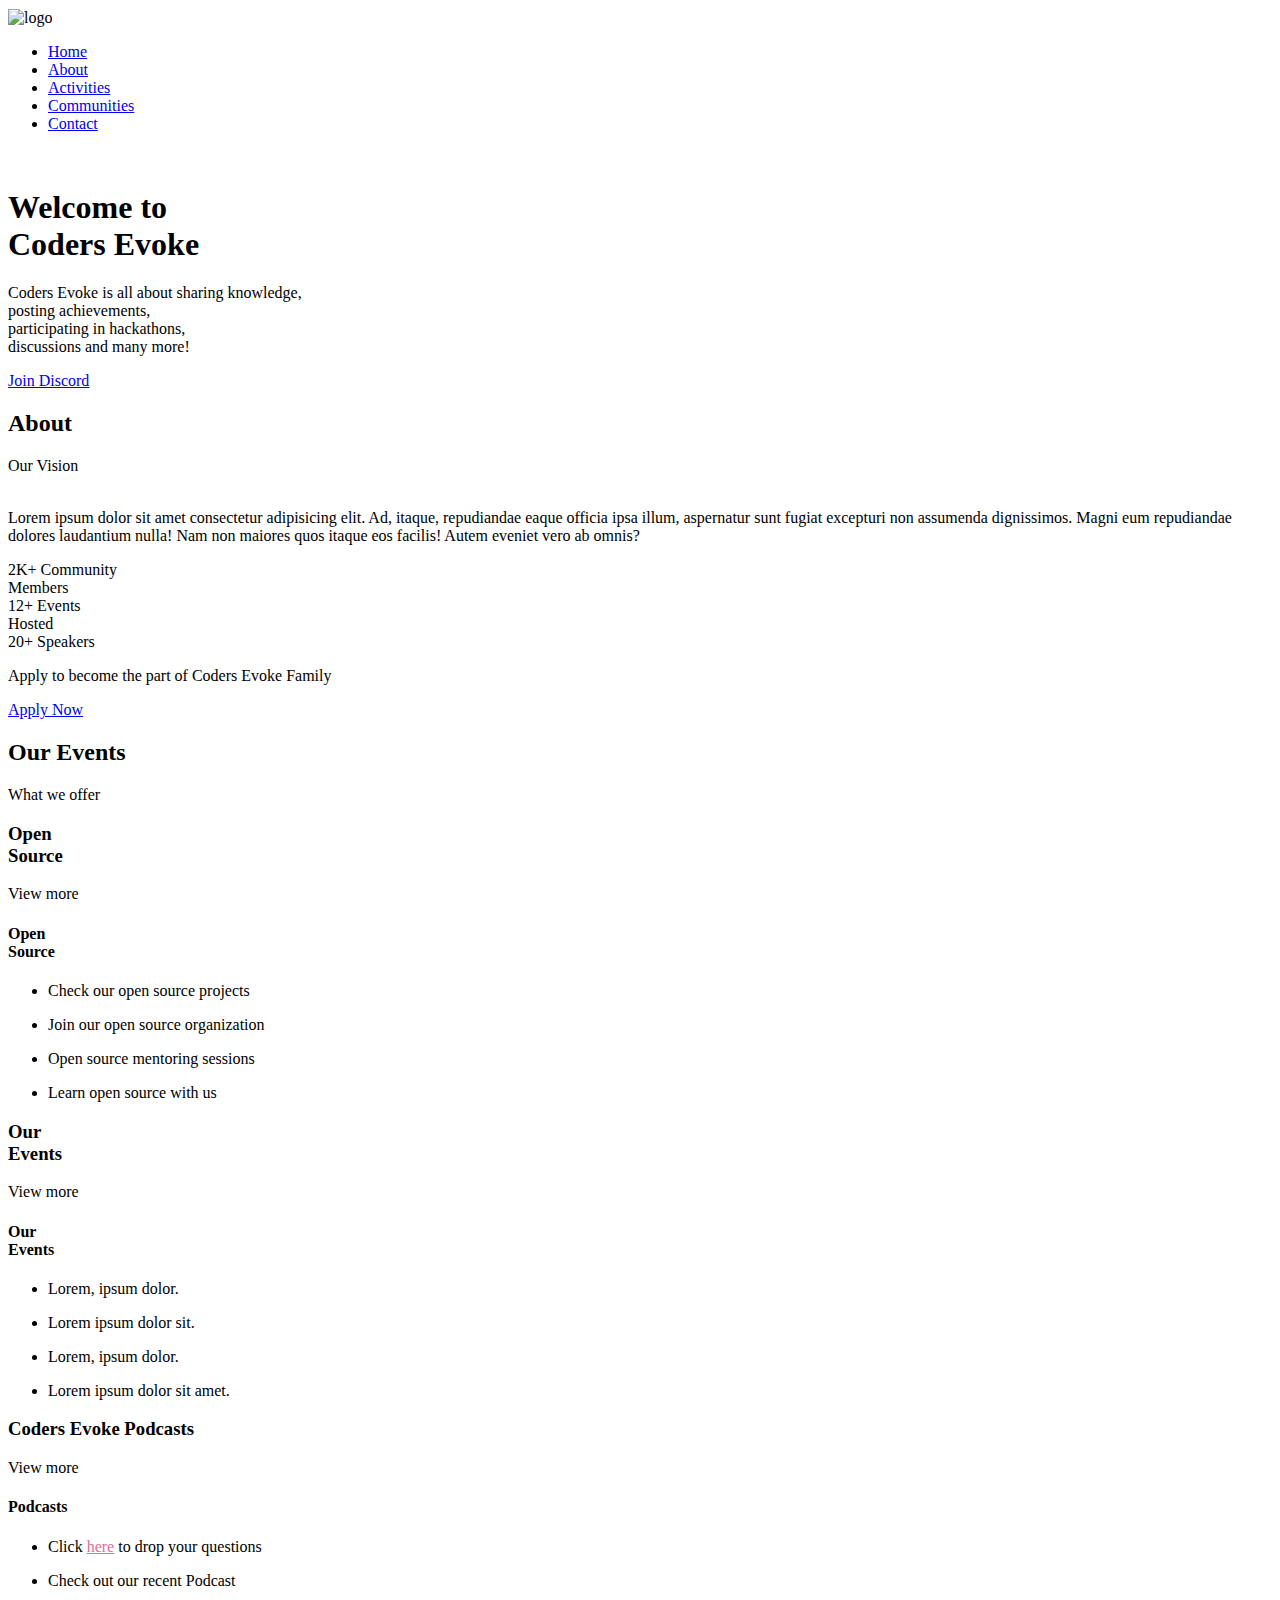
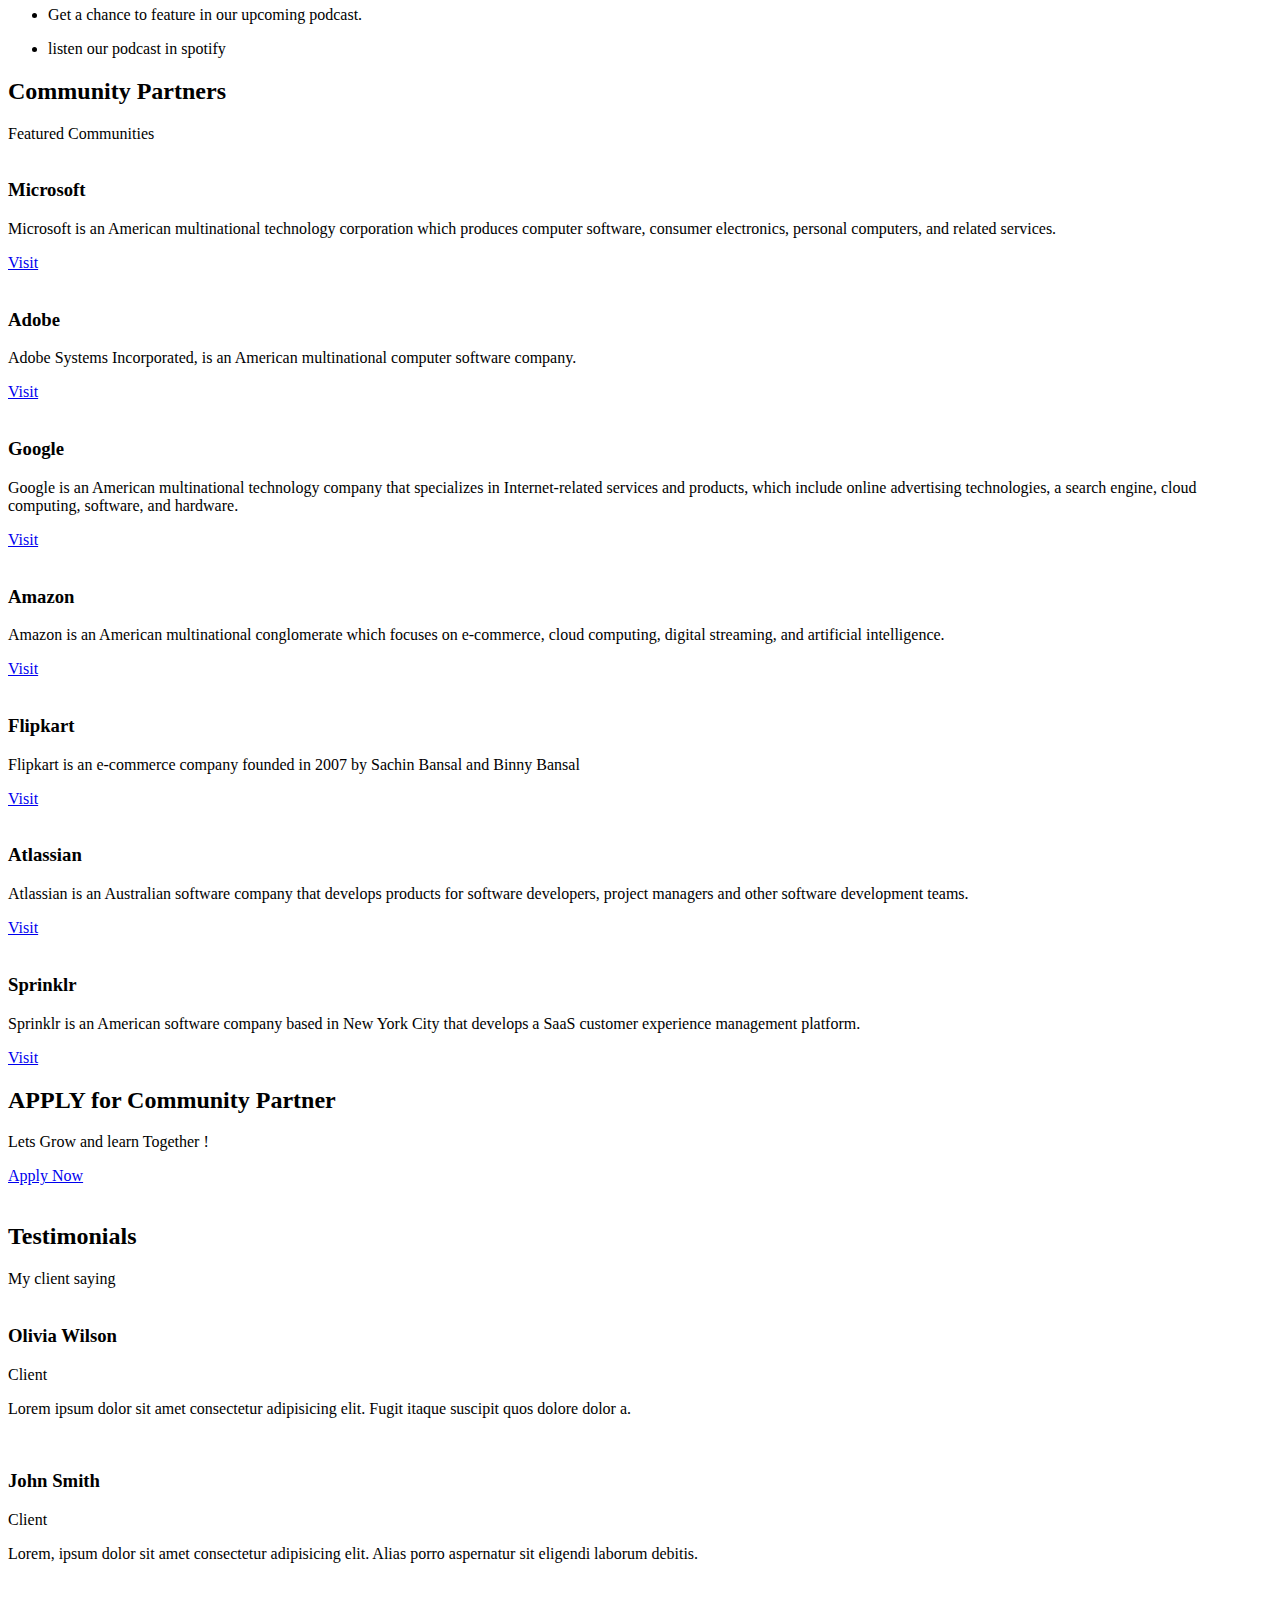
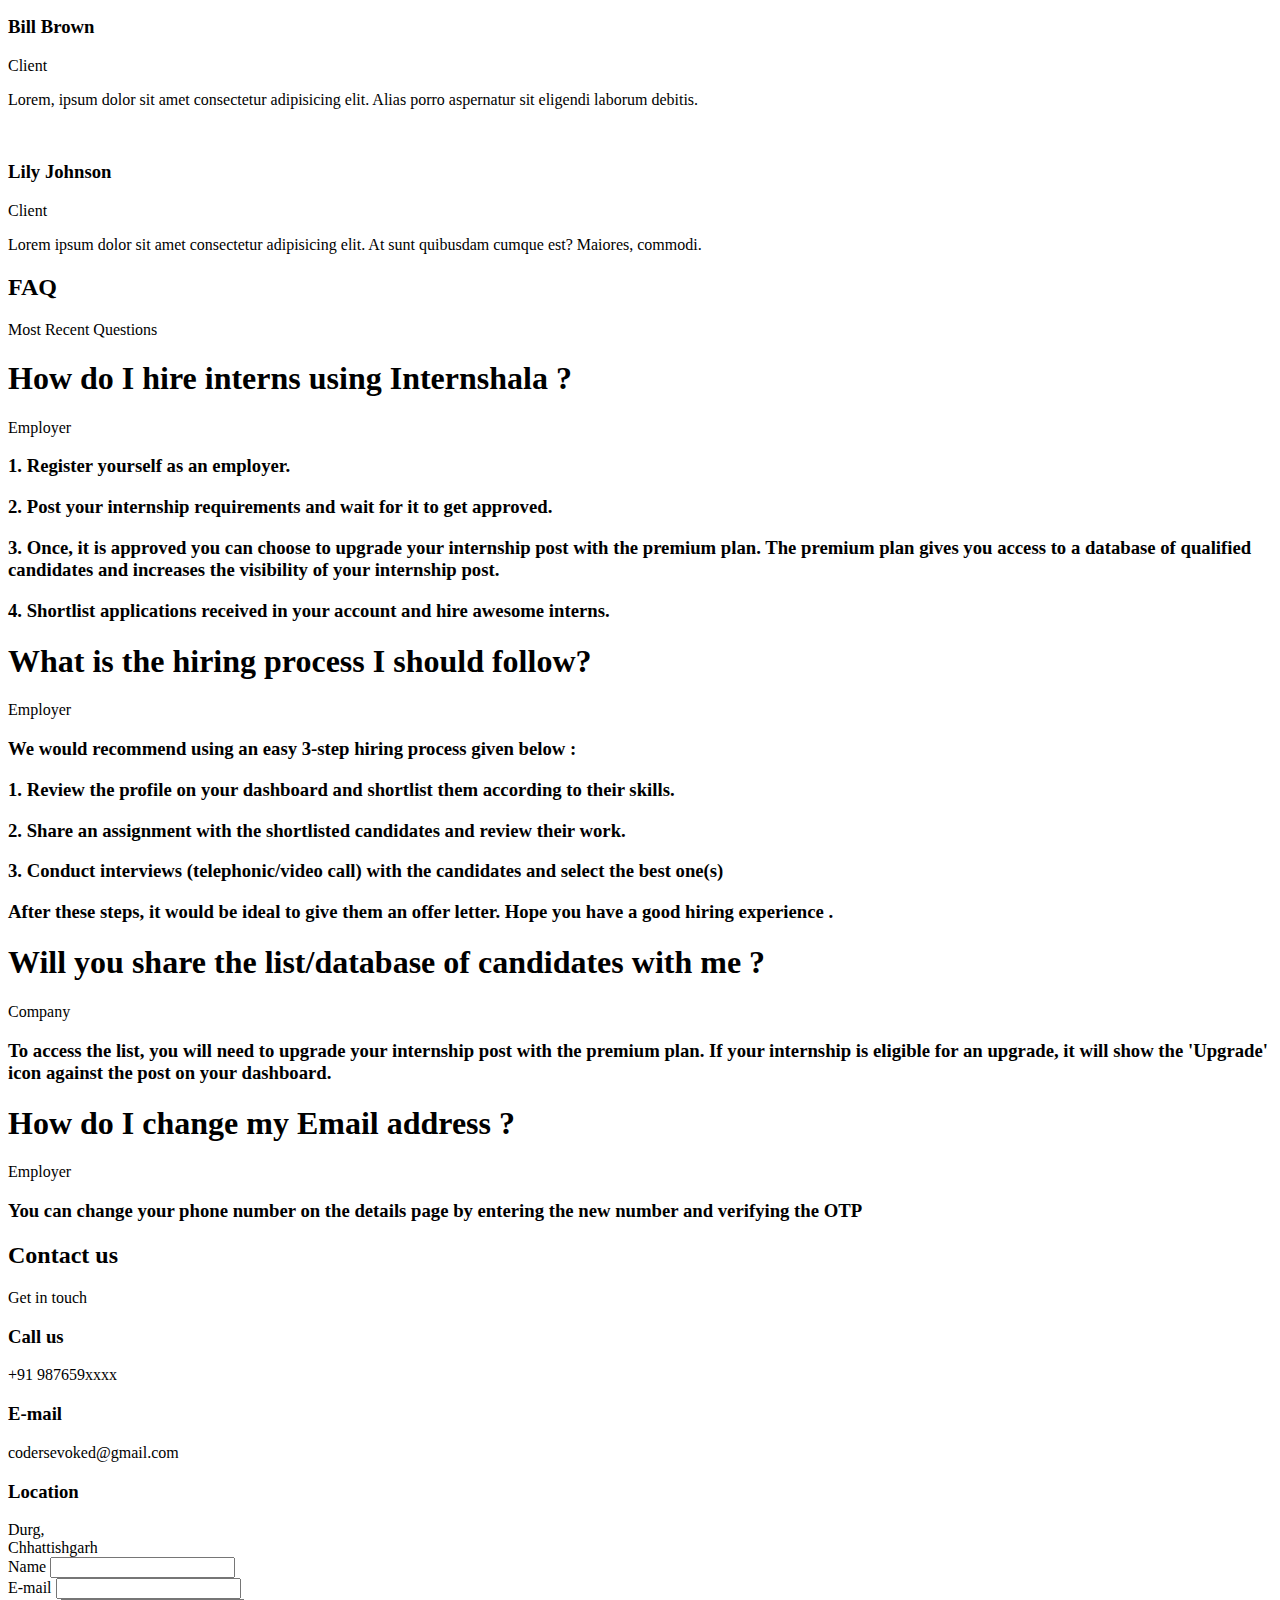
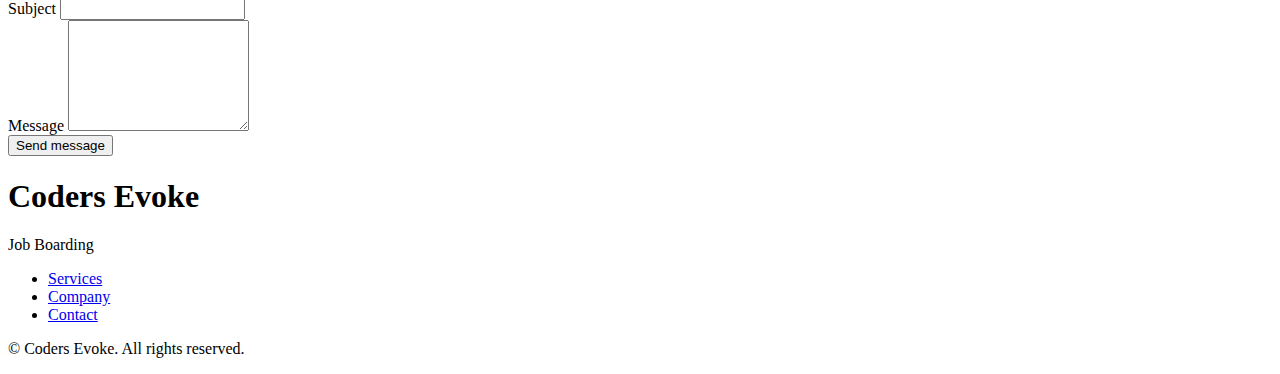
==== commit b7042a84: "updated" ====
--- a/index.html
+++ b/index.html
@@ -170,22 +170,22 @@
                             <ul class="services__modal-services grid">
                                 <li class="services__modal-service">
                                     <i class="uil uil-check-circle services__modal-icon"></i>
-                                    <p>Lorem, ipsum dolor.</p>
-                                </li>
-
-                                <li class="services__modal-service">
-                                    <i class="uil uil-check-circle services__modal-icon"></i>
-                                    <p>Lorem ipsum dolor sit.</p>
-                                </li>
-
-                                <li class="services__modal-service">
-                                    <i class="uil uil-check-circle services__modal-icon"></i>
-                                    <p>Lorem, ipsum dolor.</p>
-                                </li>
-
-                                <li class="services__modal-service">
-                                    <i class="uil uil-check-circle services__modal-icon"></i>
-                                    <p>Lorem ipsum dolor sit amet.</p>
+                                    <p>Check our open source projects</p>
+                                </li>
+
+                                <li class="services__modal-service">
+                                    <i class="uil uil-check-circle services__modal-icon"></i>
+                                    <p>Join our open source organization</p>
+                                </li>
+
+                                <li class="services__modal-service">
+                                    <i class="uil uil-check-circle services__modal-icon"></i>
+                                    <p>Open source mentoring sessions</p>
+                                </li>
+
+                                <li class="services__modal-service">
+                                    <i class="uil uil-check-circle services__modal-icon"></i>
+                                    <p>Learn open source with us</p>
                                 </li>
                             </ul>
                         </div>
@@ -257,17 +257,17 @@
 
                                 <li class="services__modal-service">
                                     <i class="uil uil-check-circle services__modal-icon"></i>
-                                    <p>Lorem ipsum dolor sit.</p>
-                                </li>
-
-                                <li class="services__modal-service">
-                                    <i class="uil uil-check-circle services__modal-icon"></i>
-                                    <p>Lorem, ipsum dolor.</p>
-                                </li>
-
-                                <li class="services__modal-service">
-                                    <i class="uil uil-check-circle services__modal-icon"></i>
-                                    <p>Lorem ipsum dolor sit amet.</p>
+                                    <p>Check out our recent Podcast</p>
+                                </li>
+
+                                <li class="services__modal-service">
+                                    <i class="uil uil-check-circle services__modal-icon"></i>
+                                    <p>Get a chance to feature in our upcoming podcast.</p>
+                                </li>
+
+                                <li class="services__modal-service">
+                                    <i class="uil uil-check-circle services__modal-icon"></i>
+                                    <p>listen our podcast in spotify</p>
                                 </li>
                             </ul>
                         </div>
@@ -778,17 +778,20 @@
                 </ul>
 
                 <div class="footer__socials">
-                    <a href="https://www.facebook.com/" target="_blank" class="footer__social">
+                    <a href="https://discord.gg/XMuEPgCj6y" target="_blank" class="footer__social">
                         <i class="uil uil-discord"></i>
                     </a>
-                    <a href="https://www.instagram.com/" target="_blank" class="footer__social">
+                    <a href="https://www.instagram.com/coders_evoked?r=nametag" target="_blank" class="footer__social">
                         <i class="uil uil-instagram"></i>
                     </a>
-                    <a href="https://www.linkedin.com/" target="_blank" class="footer__social">
+                    <a href="https://www.linkedin.com/in/coders-evoke-a26305213/ " target="_blank" class="footer__social">
                         <i class="uil uil-linkedin"></i>
                     </a>
-                    <a href="https://www.linkedin.com/" target="_blank" class="footer__social">
+                    <a href="https://twitter.com/EvokeCoders?s=09" target="_blank" class="footer__social">
                         <i class="uil uil-twitter"></i>
+                    </a>
+                    <a href="https://youtube.com/channel/UCFE8w2GXyhRTF_CObDIOKnQ" target="_blank" class="footer__social">
+                        <i class="uil uil-youtube"></i>
                     </a>
                 
                 </div>
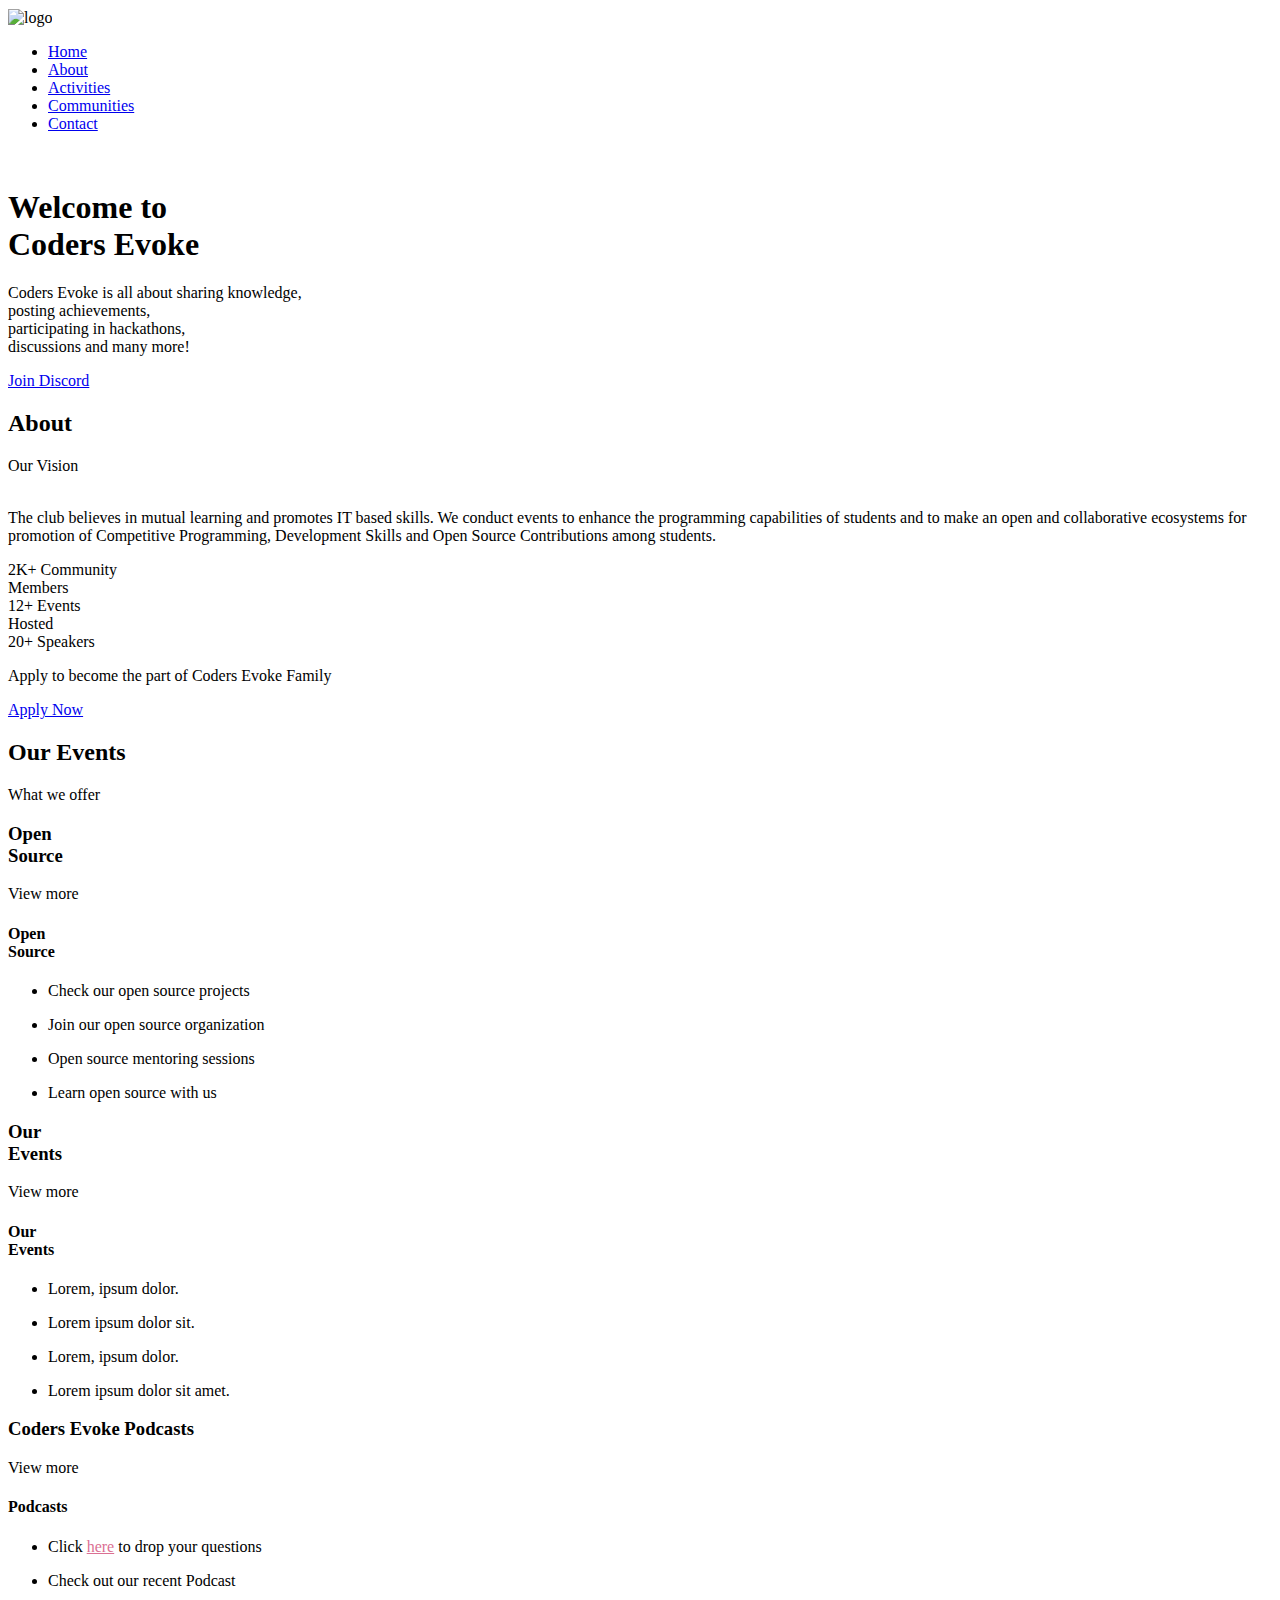
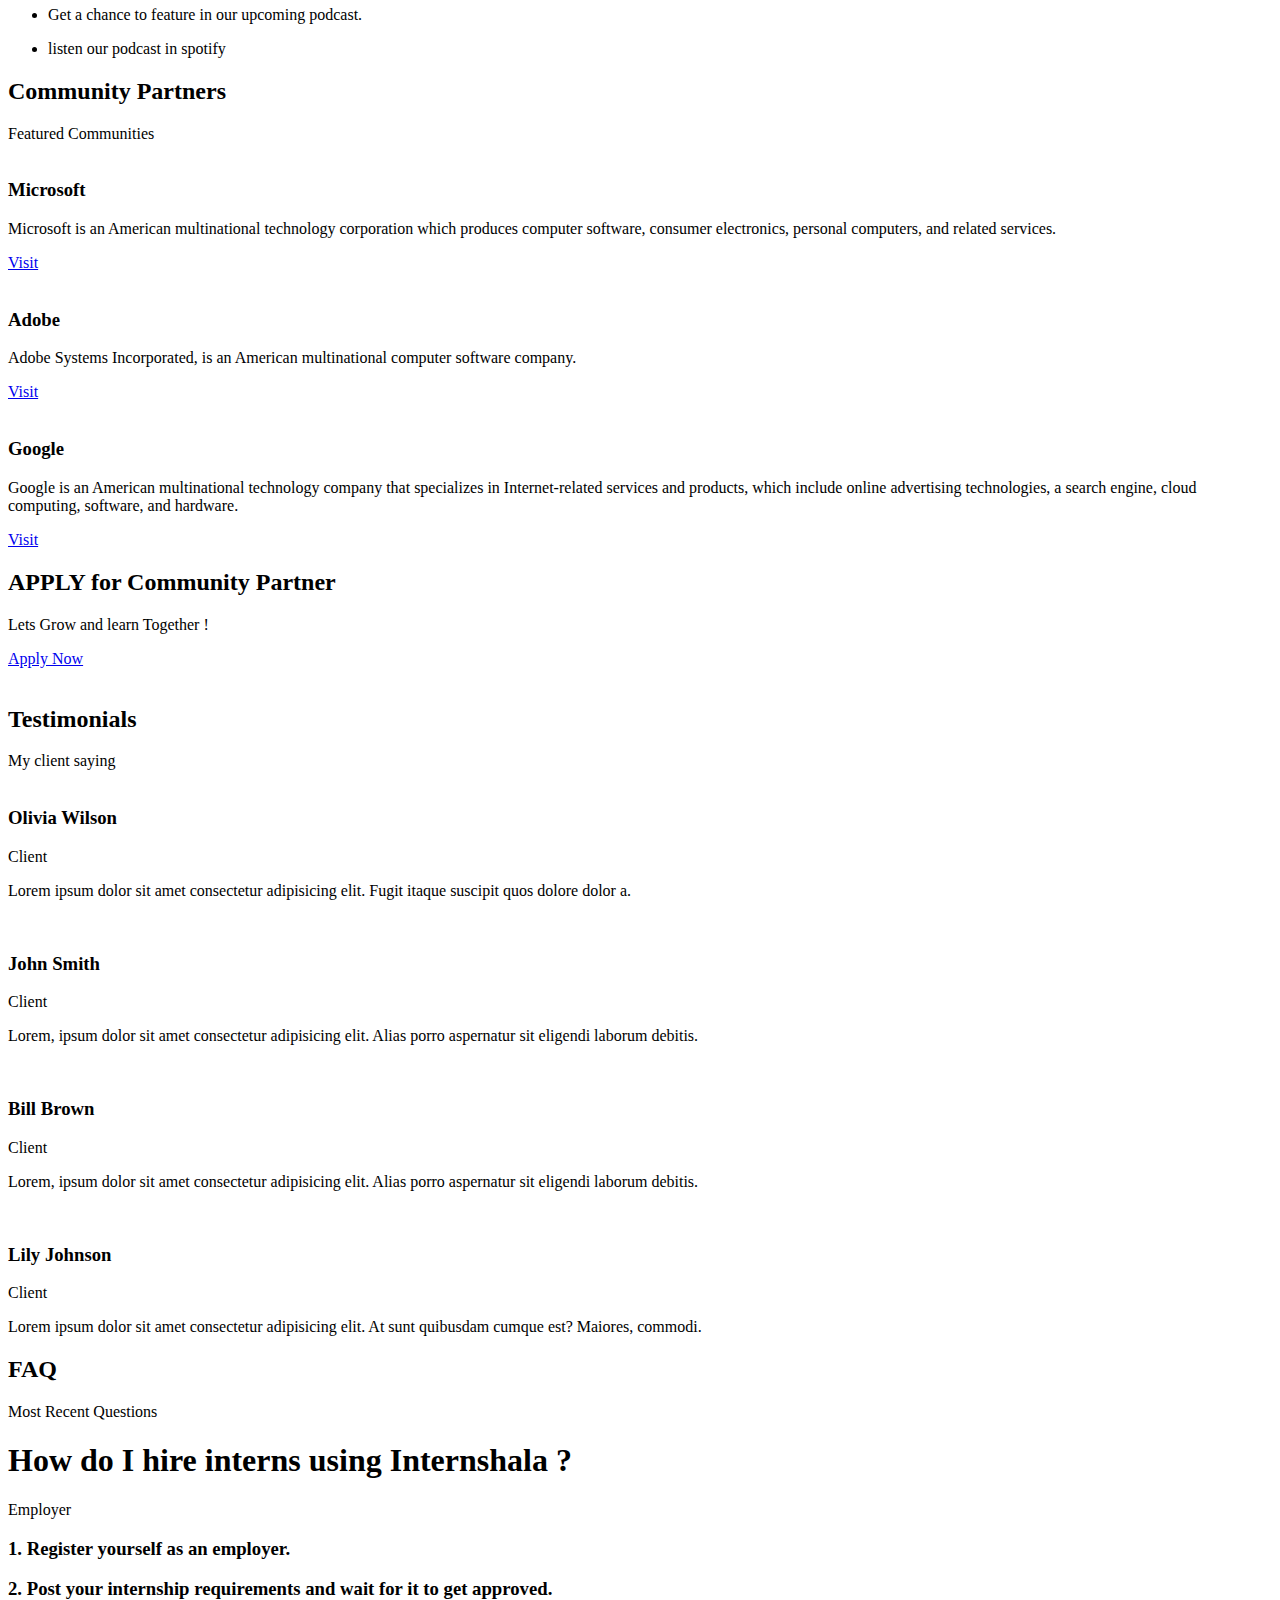
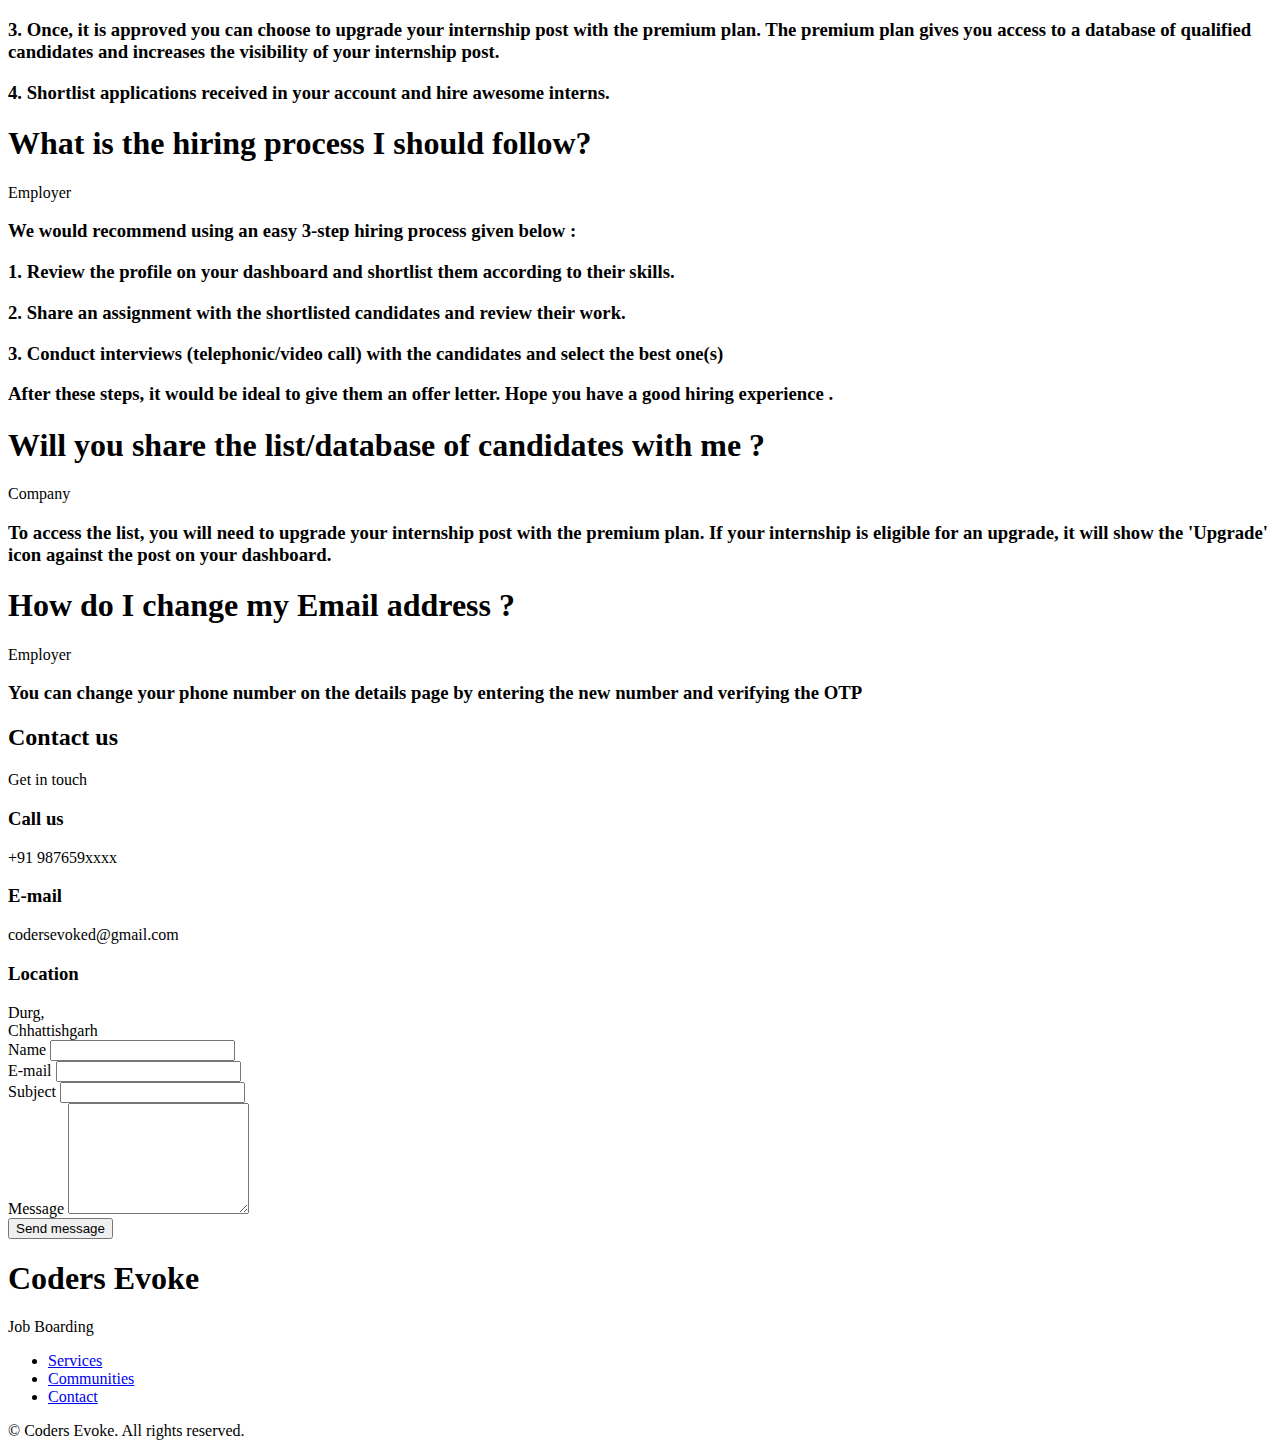
==== commit f17c381b: "updated about" ====
--- a/index.html
+++ b/index.html
@@ -113,10 +113,7 @@
                 <img src="assets/img/about.png" alt="" class="about__img">
 
                 <div class="about__data">
-                    <p class="about__description">Lorem ipsum dolor sit amet consectetur adipisicing elit. Ad, itaque,
-                        repudiandae eaque officia ipsa illum, aspernatur sunt fugiat excepturi non assumenda
-                        dignissimos. Magni eum repudiandae dolores laudantium nulla! Nam non maiores quos itaque eos
-                        facilis! Autem eveniet vero ab omnis?
+                    <p class="about__description">The club believes in mutual learning and promotes IT based skills. We conduct events to enhance the programming capabilities of students and to make an open and collaborative ecosystems for promotion of Competitive Programming, Development Skills and Open Source Contributions among students.
                     </p>
 
                     <div class="about__info">
@@ -336,7 +333,7 @@
                     </div>
                     <!--==================== company 4 ====================-->
 
-                    <div class="company__content grid swiper-slide">
+                    <!-- <div class="company__content grid swiper-slide">
                         <img src="assets/img/comp4.png" alt="" class="company__img">
 
                         <div class="company_">
@@ -350,10 +347,10 @@
                                 <i class="uil uil-arrow-right button__icon"></i>
                             </a>
                         </div>
-                    </div>
+                    </div> -->
                     <!--==================== company 5 ====================-->
 
-                    <div class="company__content grid swiper-slide">
+                    <!-- <div class="company__content grid swiper-slide">
                         <img src="assets/img/comp5.png" alt="" class="company__img">
 
                         <div class="company_">
@@ -366,11 +363,11 @@
                                 <i class="uil uil-arrow-right button__icon"></i>
                             </a>
                         </div>
-                    </div>
+                    </div> -->
 
                     <!--==================== company 6 ====================-->
 
-                    <div class="company__content grid swiper-slide">
+                    <!-- <div class="company__content grid swiper-slide">
                         <img src="assets/img/comp6.png" alt="" class="company__img">
 
                         <div class="company_">
@@ -384,11 +381,11 @@
                                 <i class="uil uil-arrow-right button__icon"></i>
                             </a>
                         </div>
-                    </div>
+                    </div> -->
 
                     <!--==================== company 7 ====================-->
 
-                    <div class="company__content grid swiper-slide">
+                    <!-- <div class="company__content grid swiper-slide">
                         <img src="assets/img/comp7.png" alt="" class="company__img">
 
                         <div class="company_">
@@ -401,7 +398,7 @@
                                 <i class="uil uil-arrow-right button__icon"></i>
                             </a>
                         </div>
-                    </div>
+                    </div> -->
 
                 </div>
 
@@ -430,7 +427,7 @@
                     <div class="project__data">
                         <h2 class="project__title">APPLY for Community Partner</h2>
                         <p class="project__description">Lets Grow and learn Together !</p>
-                        <a href="#contact" class="button button--flex button--white">Apply Now
+                        <a href="tegv.html" class="button button--flex button--white">Apply Now
                             <i class="uil uil-message project__icon button__icon"></i>
                         </a>
                     </div>
@@ -754,7 +751,7 @@
 
         </section>
     </main>
-
+    
     <!--==================== FOOTER ====================-->
     <footer class="footer">
 
@@ -770,7 +767,7 @@
                         <a href="#services" class="footer__link">Services</a>
                     </li>
                     <li>
-                        <a href="#company" class="footer__link">Company</a>
+                        <a href="#company" class="footer__link">Communities</a>
                     </li>
                     <li>
                         <a href="#contact" class="footer__link">Contact</a>
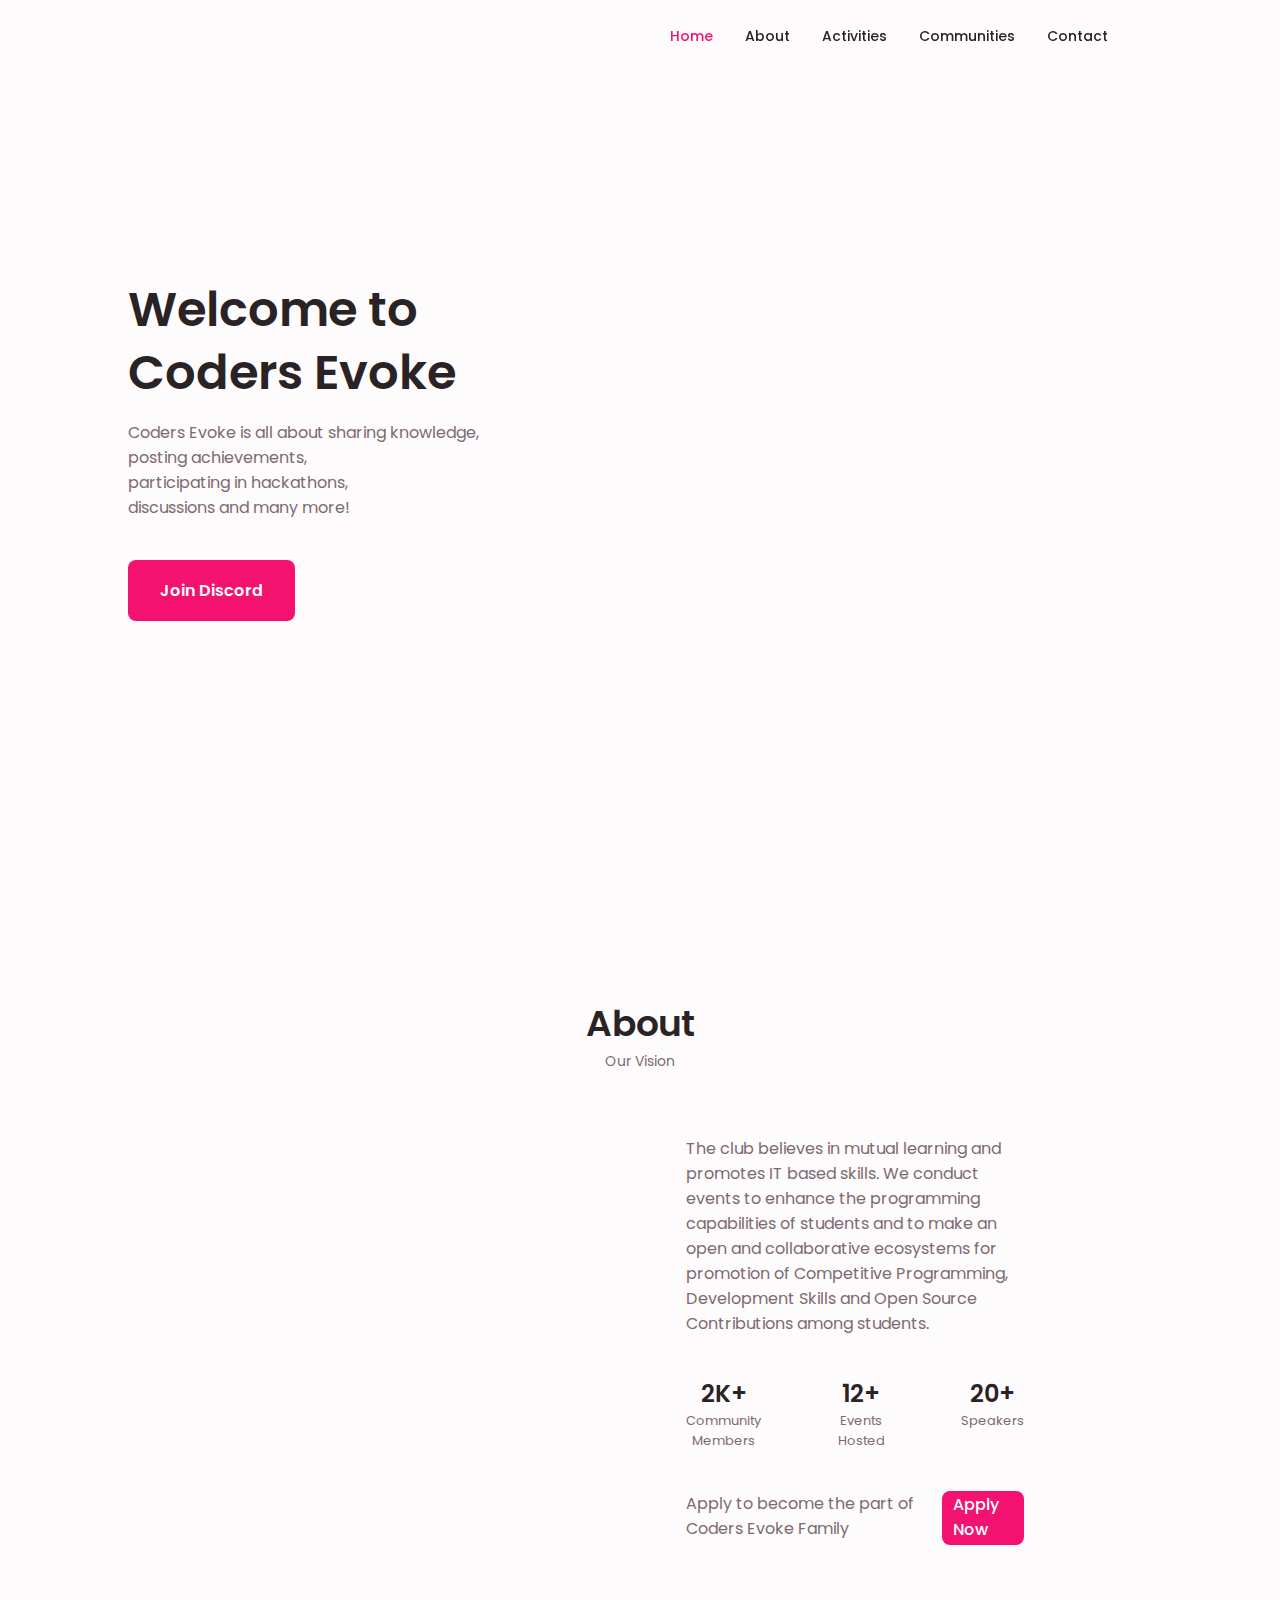
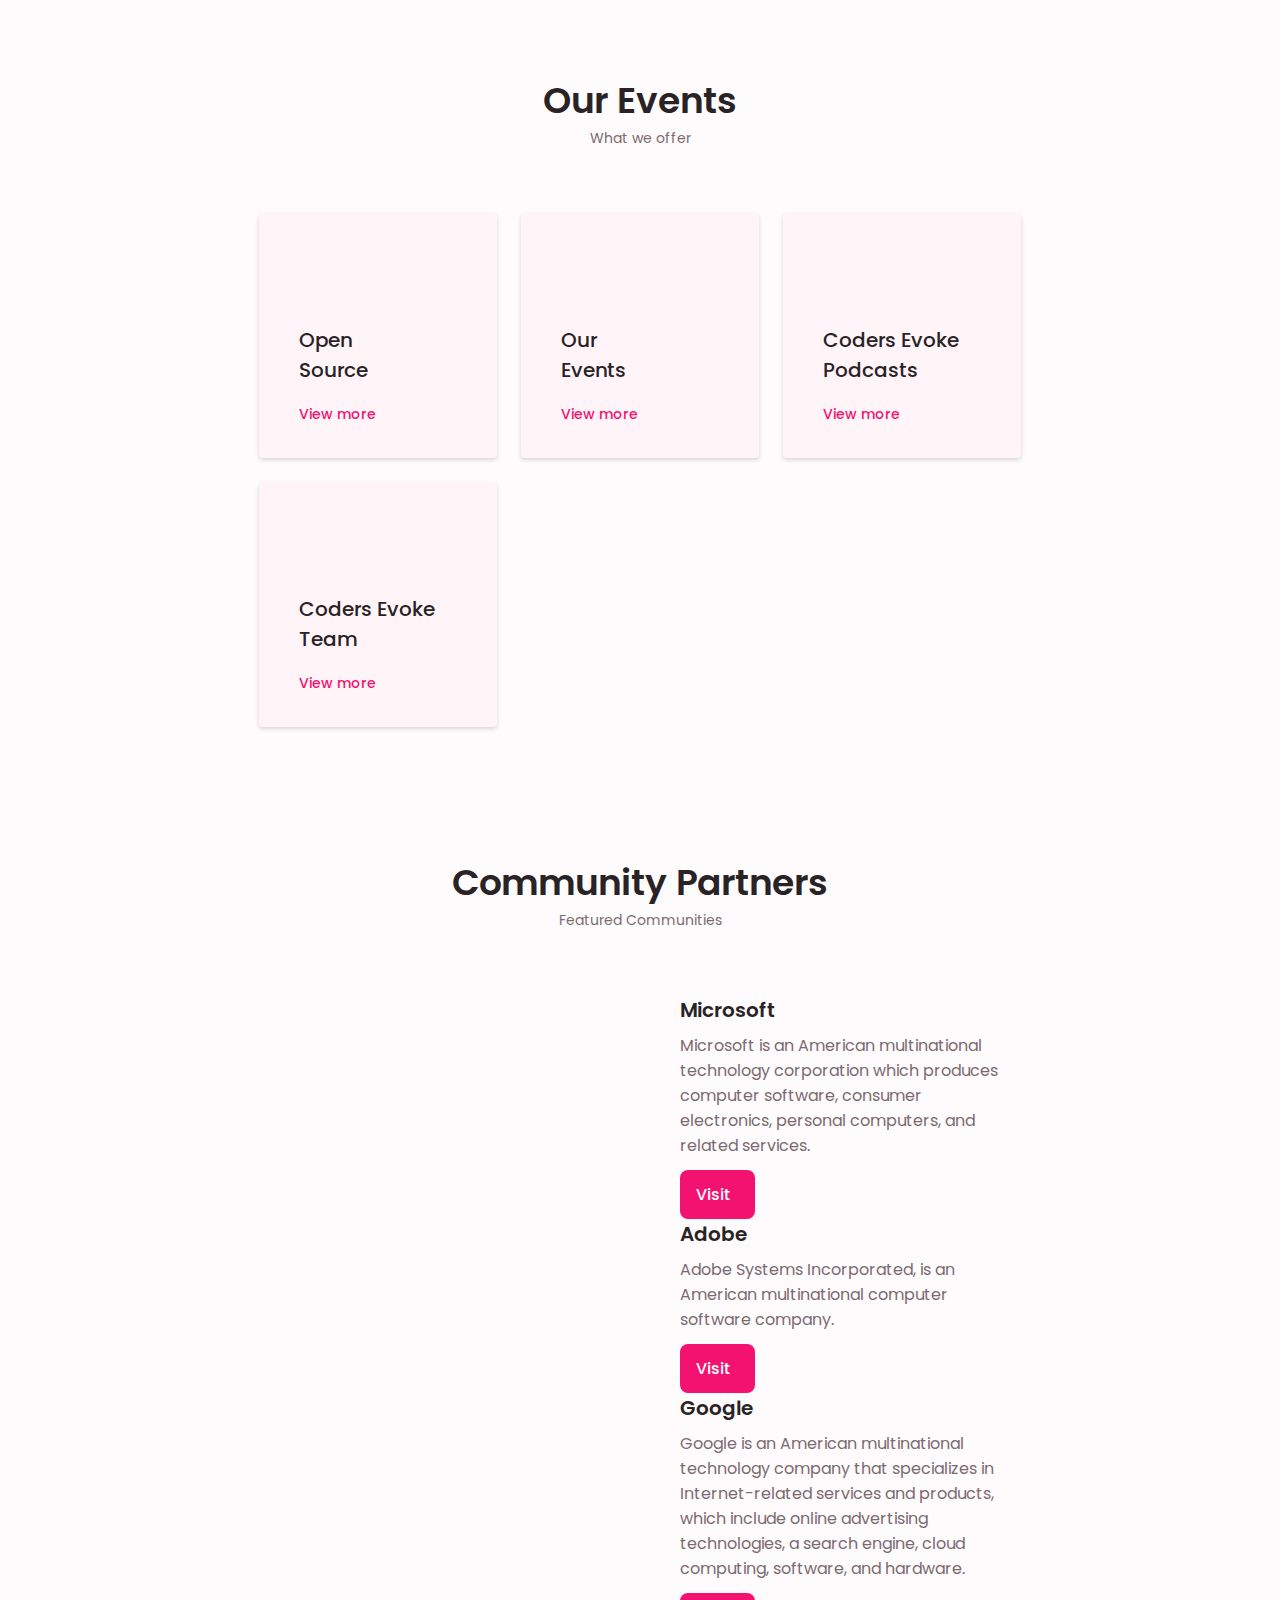
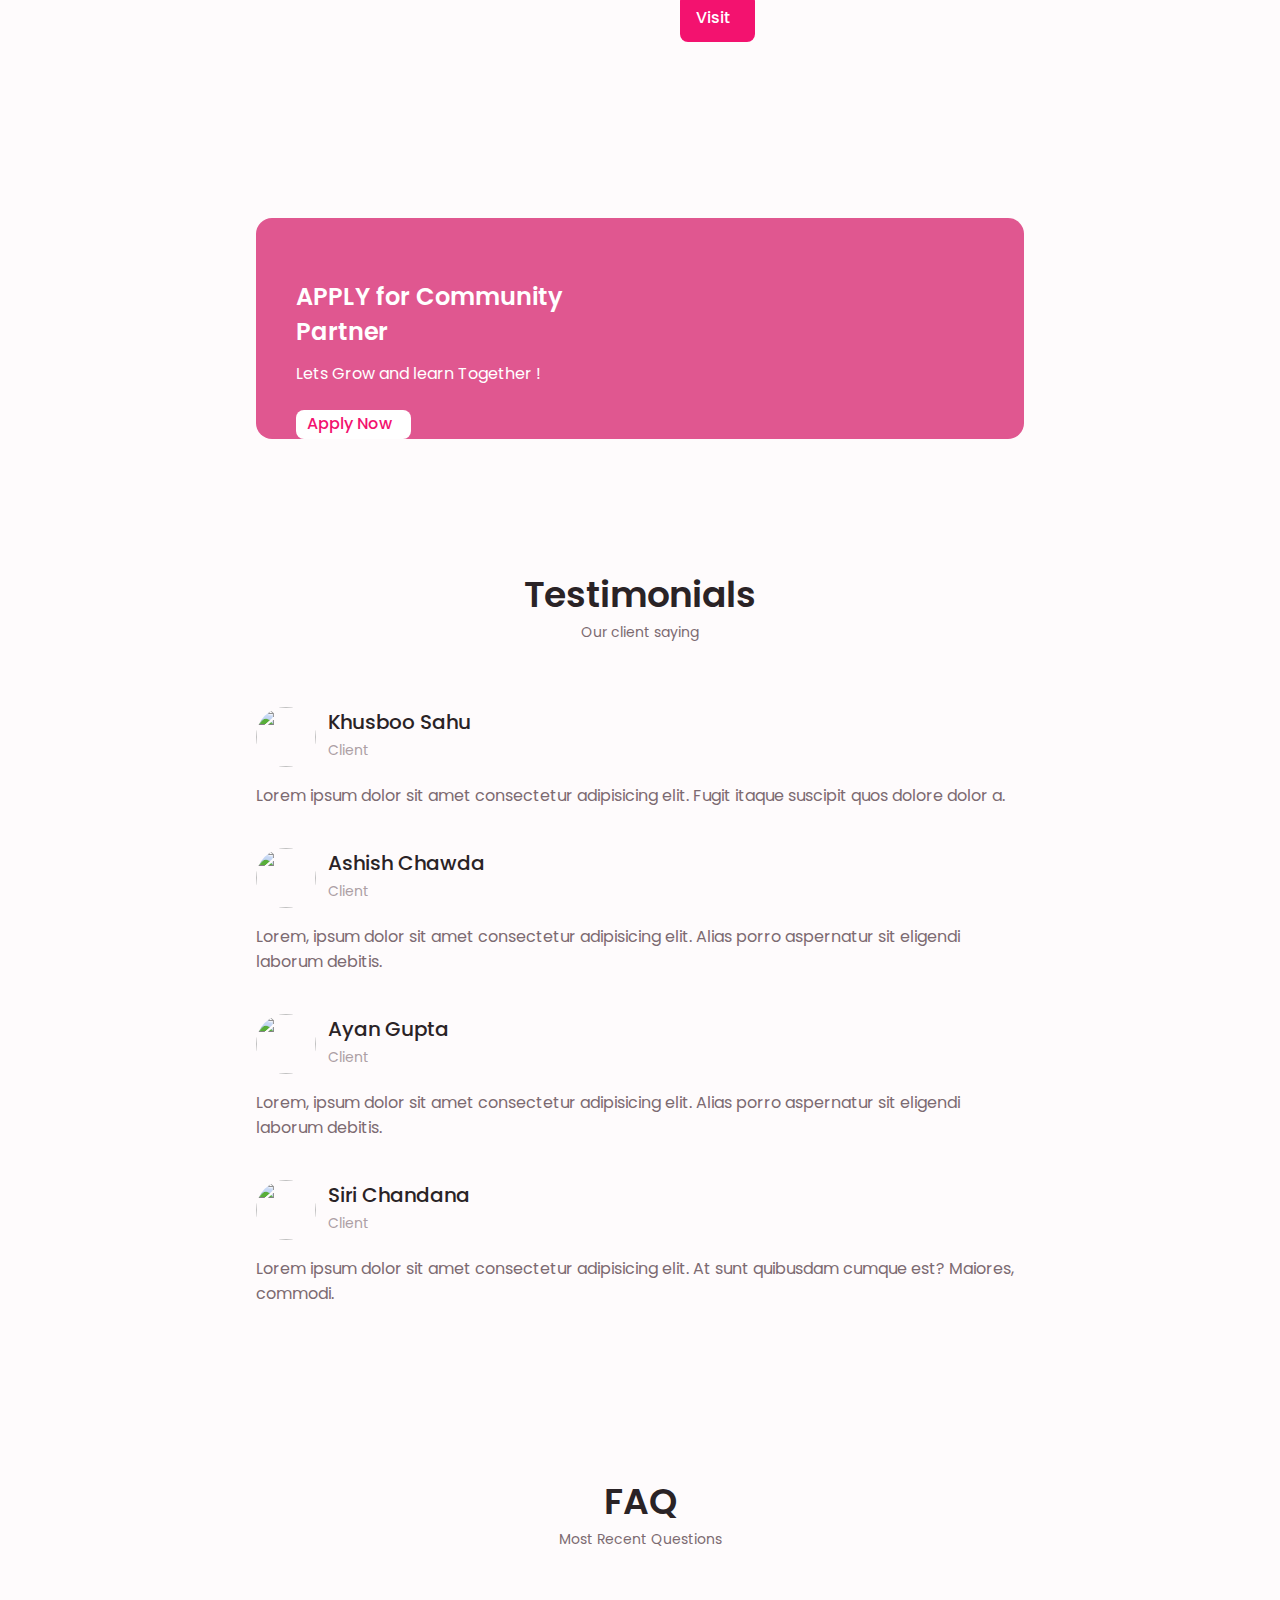
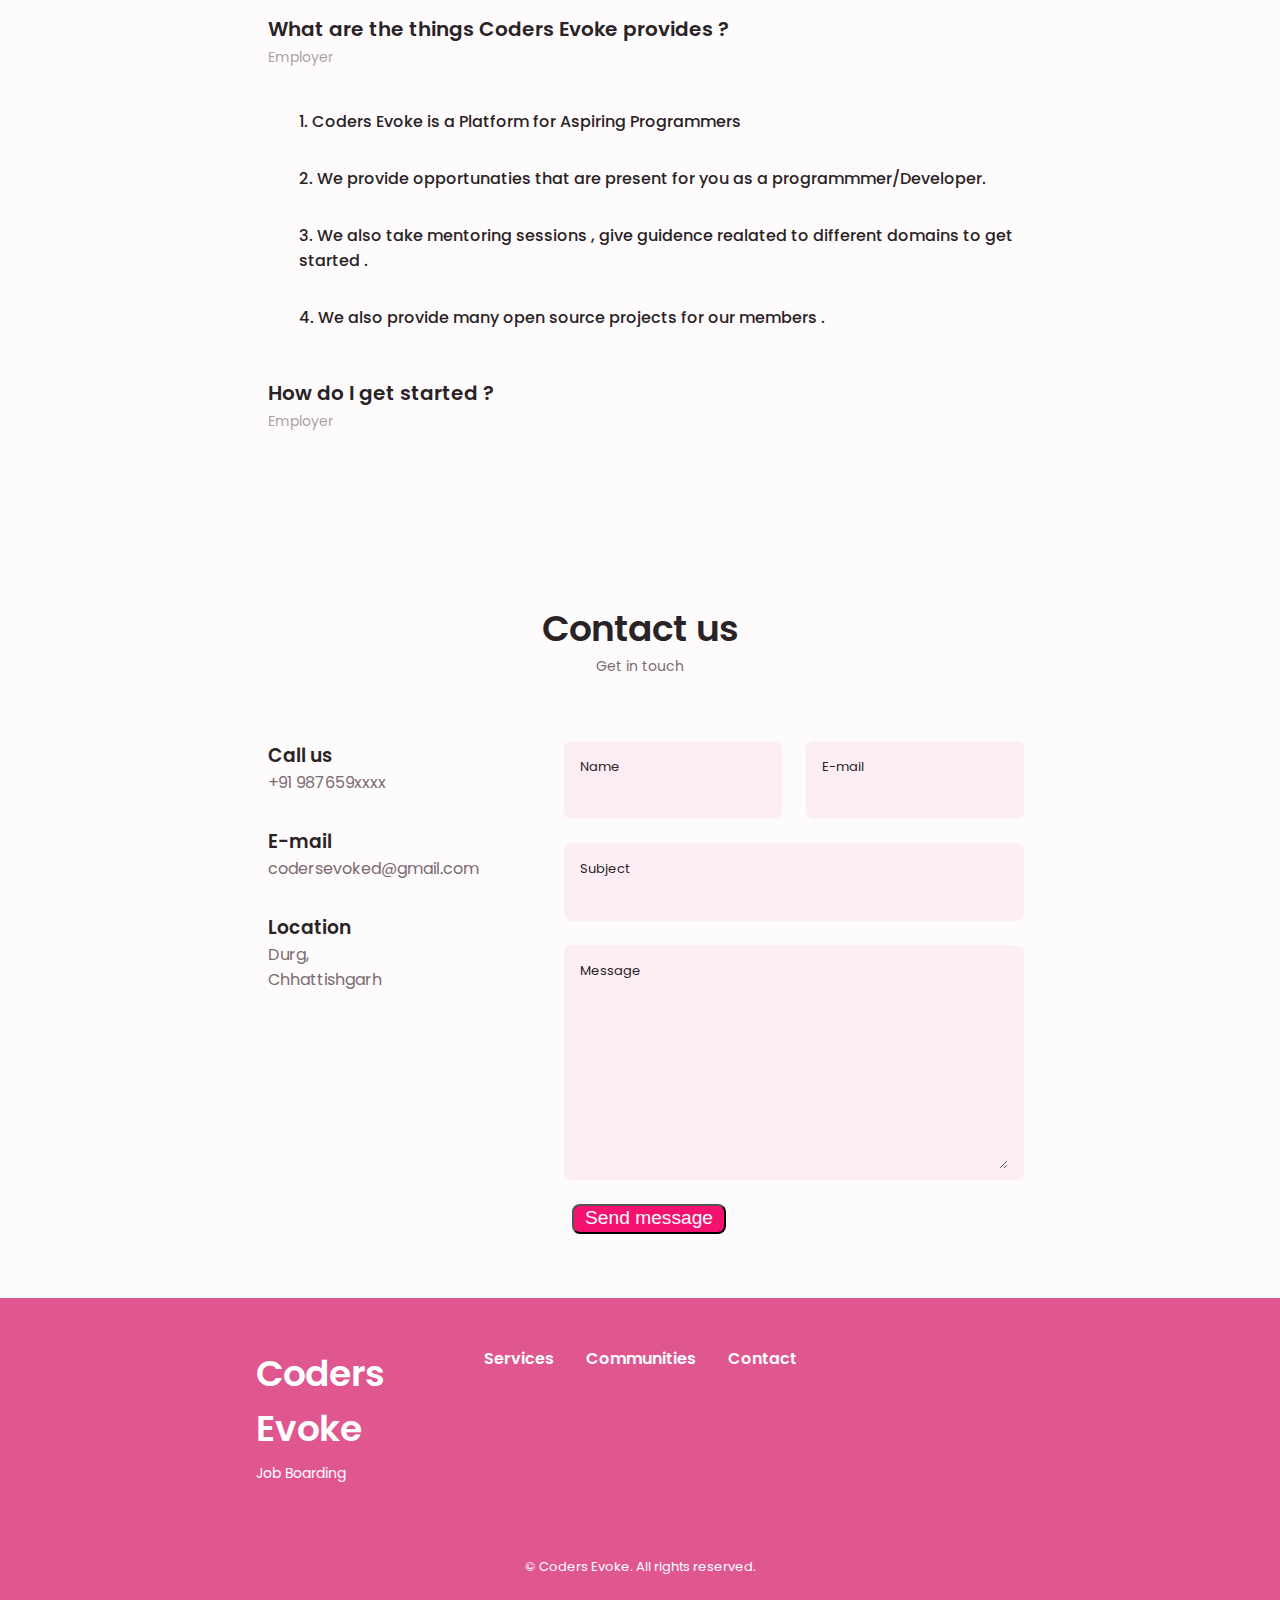
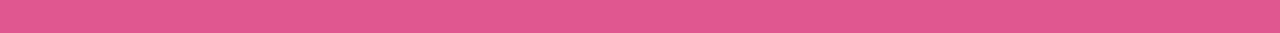
==== commit 45eec74d: "Merge pull request #2 from tkrupesh14/main" ====
--- a/index.html
+++ b/index.html
@@ -270,6 +270,47 @@
                         </div>
                     </div>
                 </div>
+                <!--==================== SERVICES 4 ====================-->
+                <div class="services__content">
+                    <div>
+                        <i class="uil uil-laptop services__icon"></i>
+                        <h3 class="services__title"> Coders Evoke Team</h3>
+                    </div>
+                   <a href="./team.html"> <span class="button button--flex button--small button--link services__button">
+                        View more
+                        <i class="uil uil-arrow-right button__icon"></i>
+                    </span>
+                </a>
+
+                    <!-- <div class="services__modal">
+                        <div class="services__modal-content">
+                            <h4 class="services__modal-title"> Team</h4>
+                            <i href class="uil uil-times services__modal-close"></i>
+
+                            <ul class="services__modal-services grid">
+                                <li class="services__modal-service">
+                                    <i class="uil uil-check-circle services__modal-icon"></i>
+                                    <p>Click <a href="https://forms.gle/V3DxjMnTiux5gBAQA" style="color: palevioletred;"> here</a> to drop your questions</p>
+                                </li>
+
+                                <li class="services__modal-service">
+                                    <i class="uil uil-check-circle services__modal-icon"></i>
+                                    <p>Check out our recent Podcast</p>
+                                </li>
+
+                                <li class="services__modal-service">
+                                    <i class="uil uil-check-circle services__modal-icon"></i>
+                                    <p>Get a chance to feature in our upcoming podcast.</p>
+                                </li>
+
+                                <li class="services__modal-service">
+                                    <i class="uil uil-check-circle services__modal-icon"></i>
+                                    <p>listen our podcast in spotify</p>
+                                </li>
+                            </ul>
+                        </div>
+                    </div> -->
+                </div>
             </div>
         </section>
         <!--==================== company ====================-->
@@ -442,7 +483,7 @@
         <section class="testimonial section">
 
             <h2 class="section__title">Testimonials</h2>
-            <span class="section__subtitle">My client saying</span>
+            <span class="section__subtitle">Our client saying</span>
 
             <div class="testimonial__container container swiper-container">
                 <div class="swiper-wrapper">
@@ -453,7 +494,7 @@
                                 <img src="assets/img/test1.png" alt="" class="testimonial__img">
 
                                 <div>
-                                    <h3 class="testimonial__name">Olivia Wilson</h3>
+                                    <h3 class="testimonial__name">Khusboo Sahu</h3>
                                     <span class="testimonial__client">Client</span>
                                 </div>
                             </div>
@@ -476,7 +517,7 @@
                                 <img src="assets/img/test2.png" alt="" class="testimonial__img">
 
                                 <div>
-                                    <h3 class="testimonial__name">John Smith</h3>
+                                    <h3 class="testimonial__name">Ashish Chawda</h3>
                                     <span class="testimonial__client">Client</span>
                                 </div>
                             </div>
@@ -500,7 +541,7 @@
                                 <img src="assets/img/test3.png" alt="" class="testimonial__img">
 
                                 <div>
-                                    <h3 class="testimonial__name">Bill Brown</h3>
+                                    <h3 class="testimonial__name">Ayan Gupta</h3>
                                     <span class="testimonial__client">Client</span>
                                 </div>
                             </div>
@@ -524,7 +565,7 @@
                                 <img src="assets/img/test4.png" alt="" class="testimonial__img">
 
                                 <div>
-                                    <h3 class="testimonial__name">Lily Johnson</h3>
+                                    <h3 class="testimonial__name">Siri Chandana</h3>
                                     <span class="testimonial__client">Client</span>
                                 </div>
                             </div>
@@ -559,7 +600,7 @@
                         <i class="uil uil-question-circle faq__icon"></i>
 
                         <div>
-                            <h1 class="faq__title"> How do I hire interns using Internshala ?</h1>
+                            <h1 class="faq__title"> What are the things Coders Evoke provides ?</h1>
                             <span class="faq__subtitle">Employer</span>
                         </div>
 
@@ -568,32 +609,28 @@
                     <div class="faq__list grid">
                         <div class="faq__data">
                             <div class="faq__titles">
-                                <h3 class="faq__name">1. Register yourself as an employer.</h3>
-                            </div>
-                        </div>
-                        <div class="faq__data">
-                            <div class="faq__titles">
-                                <h3 class="faq__name">2. Post your internship requirements and wait for it to get
-                                    approved.</h3>
-                            </div>
-                        </div>
-                        <div class="faq__data">
-                            <div class="faq__titles">
-                                <h3 class="faq__name">3. Once, it is approved you can choose to upgrade your internship
-                                    post with the premium plan. The premium plan gives you access to a database of
-                                    qualified candidates and increases the visibility of your internship post.</h3>
-                            </div>
-                        </div>
-                        <div class="faq__data">
-                            <div class="faq__titles">
-                                <h3 class="faq__name">4. Shortlist applications received in your account and hire
-                                    awesome interns.</h3>
+                                <h3 class="faq__name">1. Coders Evoke is a Platform for Aspiring Programmers</h3>
+                            </div>
+                        </div>
+                        <div class="faq__data">
+                            <div class="faq__titles">
+                                <h3 class="faq__name">2. We provide opportunaties that are present for you as a programmmer/Developer.</h3>
+                            </div>
+                        </div>
+                        <div class="faq__data">
+                            <div class="faq__titles">
+                                <h3 class="faq__name">3. We also take mentoring sessions , give guidence realated to different domains to get started . </h3>
+                            </div>
+                        </div>
+                        <div class="faq__data">
+                            <div class="faq__titles">
+                                <h3 class="faq__name">4. We also provide many open source projects for our members .</h3>
                             </div>
                         </div>
                     </div>
                 </div>
                 <!--==================== faq 2 ====================-->
-                <div class="faq__content faq__close">
+                <!-- <div class="faq__content faq__close">
                     <div class="faq__header">
                         <i class="uil uil-question-circle faq__icon"></i>
 
@@ -636,9 +673,10 @@
                             </div>
                         </div>
                     </div>
-                </div>
+                </div> -->
                 <!--==================== faq 3 ====================-->
-                <div class="faq__content faq__close">
+
+                <!-- <div class="faq__content faq__close">
                     <div class="faq__header">
                         <i class="uil uil-question-circle faq__icon"></i>
 
@@ -658,14 +696,15 @@
                             </div>
                         </div>
                     </div>
-                </div>
+                </div> -->
+
                 <!--==================== faq 4 ====================-->
                 <div class="faq__content faq__close">
                     <div class="faq__header">
                         <i class="uil uil-question-circle faq__icon"></i>
 
                         <div>
-                            <h1 class="faq__title">How do I change my Email address ? </h1>
+                            <h1 class="faq__title">How do I get started  ? </h1>
                             <span class="faq__subtitle">Employer</span>
                         </div>
 
@@ -674,8 +713,7 @@
                     <div class="faq__list grid">
                         <div class="faq__data">
                             <div class="faq__titles">
-                                <h3 class="faq__name">You can change your phone number on the details page by entering
-                                    the new number and verifying the OTP</h3>
+                                <h3 class="faq__name">Just join our discord and start interacting</h3>
                             </div>
                         </div>
                     </div>
--- a/assets/css/styles.css
+++ b/assets/css/styles.css
@@ -0,0 +1,1195 @@
+/*==================== GOOGLE FONTS ===================*/
+@import url('https://fonts.googleapis.com/css2?family=Poppins:wght@400;500;600&display=swap');
+
+/*==================== VARIABLES CSS ==================*/
+:root {
+    --header-height: 3rem;
+
+    /*================== Colors ======================*/
+    /* Change favorite color */
+    --hue-color: 335; /*Purple 250 - Green 142 - Blue 230 - Pink 340*/
+
+    /* HSL color mode */
+    --first-color: hsl(var(--hue-color), 90%, 51%);
+    --first-color-second: hsl(var(--hue-color), 69%, 61%) ;
+    --first-color-alt: hsl(var(--hue-color), 57%, 53%);
+    --first-color-lighter: hsl(var(--hue-color), 92%, 85%);
+    --title-color: hsl(var(--hue-color), 9%, 15%);
+    --text-color: hsl(var(--hue-color), 8%, 45%);
+    --text-color-light: hsl(var(--hue-color), 8%, 65%);
+    --input-color: hsl(var(--hue-color), 70%, 96%);
+    --body-color: hsl(var(--hue-color), 60%, 99%);
+    --container-color: hsl(var(--hue-color), 100%, 98%);
+    --scroll-bar-color: hsl(var(--hue-color), 12%, 90%);
+    --scroll-thumb-color: hsl(var(--hue-color), 12%, 80%);
+
+    /*========== Font and typography ==========*/
+    --body-font: 'Poppins', sans-serif;
+
+    /* .5rem = 8px, 1rem = 16px, 1.5rem = 24px ... */
+    --big-font-size: 2rem;
+    --h1-font-size: 1.5rem;
+    --h2-font-size: 1.25rem;
+    --h3-font-size: 1.125rem;
+    --normal-font-size: .938rem;
+    --small-font-size: .813rem;
+    --smaller-font-size: .75rem;
+
+    /*========== Font weight ==========*/
+    --font-medium: 500;
+    --font-semi-bold: 600;
+
+    /*========== Margenes Bottom ==========*/
+    /* .25rem = 4px, .5rem = 8px, .75rem = 12px ... */
+    --mb-0-25: .25rem;
+    --mb-0-5: .5rem;
+    --mb-0-75: .75rem;
+    --mb-1: 1rem;
+    --mb-1-5: 1.5rem;
+    --mb-2: 2rem;
+    --mb-2-5: 2.5rem;
+    --mb-3: 3rem;
+
+    /*========== z index ==========*/
+    --z-tooltip: 10;
+    --z-fixed: 100;
+    --z-modal: 1000;
+}
+
+/* Font size for large devices */
+@media screen and (min-width: 968px) {
+    :root {
+        --big-font-size: 3rem;
+        --h1-font-size: 2.25rem;
+        --h2-font-size: 1.5rem;
+        --h3-font-size: 1.25rem;
+        --normal-font-size: 1rem;
+        --small-font-size: .875rem;
+        --smaller-font-size: .813rem;
+    }
+}
+/*========== Variables Dark theme ==========*/
+body.dark-theme {
+    /* HSL color mode */
+--first-color-second: hsl(var(--hue-color), 30%, 8%);
+--title-color: hsl(var(--hue-color), 8%, 95%);
+--text-color: hsl(var(--hue-color), 8%, 45%);
+--text-color-light: hsl(var(--hue-color), 8%, 75%);
+--input-color: hsl(var(--hue-color), 29%, 16%);
+--body-color: hsl(var(--hue-color), 28%, 12%);
+--container-color: hsl(var(--hue-color), 29%, 16%);
+--scroll-bar-color: hsl(var(--hue-color), 12%, 48%);
+--scroll-thumb-color: hsl(var(--hue-color), 12%, 36%);
+}
+
+
+/*========== Button Dark/Light ==========*/
+.nav__btns {
+    display: flex;
+    align-items: center;
+
+}
+
+.change-theme {
+    font-size: 1.25rem;
+    color: var(--title-color);
+    margin-right: var(--mb-1);
+    cursor: pointer;
+}
+
+.change-theme:hover {
+    color: var(--first-color);
+}
+
+/*==================== BASE ====================*/
+* {
+    box-sizing: border-box;
+    padding: 0;
+    margin: 0;
+}
+
+html {
+    scroll-behavior: smooth;
+}
+
+body {
+    margin: 0 0 var(--header-height) 0;
+    font-family: var(--body-font);
+    font-size: var(--normal-font-size);
+    background-color: var(--body-color);
+    color: var(--text-color);
+}
+
+h1, h2, h3, h4,a {
+    color: var(--title-color);
+    font-weight: var(--font-semi-bold);
+}
+
+ul {
+    list-style: none;
+}
+
+a {
+    text-decoration: none;
+}
+
+img {
+    max-width: 100%;
+    height: auto;
+}
+
+/*==================== REUSABLE CSS CLASSES ====================*/
+.section {
+    padding: 2rem 0 4rem;
+
+}
+
+.section__title {
+    font-size: var(--h1-font-size);
+}
+
+.section__subtitle {
+    display: block;
+    font-size: var(--small-font-size);
+    margin-bottom: var(--mb-3);
+}
+
+.section__title, .section__subtitle {
+    text-align: center;
+}
+
+/*==================== LAYOUT ====================*/
+.container {
+    max-width: 768px;
+    margin-left: var(--mb-1-5);
+    margin-right: var(--mb-1-5);
+}
+
+.grid {
+    display: grid;
+    gap: 1.5rem;
+}
+
+.header {
+    width: 100%;
+    position: fixed;
+    bottom: 0;
+    left: 0;
+    z-index: var(--z-fixed);
+    background-color: var(--body-color);
+
+}
+.bd-grid{
+    max-width: 1024px;
+    display: grid;
+    grid-template-columns: 100%;
+    column-gap: 2rem;
+    width: calc(100% - 2rem);
+    margin-left: 1rem;
+    margin-right: 1rem;
+  }
+  
+
+/*==================== NAV ====================*/
+
+.nav {
+    max-width: 968px;
+    height: var(--header-height);
+    display: flex;
+    justify-content: space-between;
+    align-items: center; 
+
+}
+
+.nav__logo, .nav__toggle {
+    color: var(--title-color);
+    font-weight: var(--font-medium);
+}
+
+.nav__logo:hover {
+    color: var(--first-color)
+}
+
+.nav__toggle {
+    font-size: 1.1rem;
+    cursor: pointer;
+
+}
+
+.nav__toggle:hover {
+    color: var(--first-color);
+}
+
+@media screen and (max-width: 767px) {
+    .nav__menu {
+        position: fixed;
+        bottom: -100%;
+        left: 0;
+        width: 100%;
+        background-color: var(--body-color);
+        padding: 2rem, 1.5rem, 4rem;
+        box-shadow: 0 -1px 4px rgba(0,0,0,.15);
+        border-radius: 1.5rem 1.5rem 0 0;
+        transition: .3s;
+    }
+}
+
+.nav__list {
+    grid-template-columns: repeat(3, 1fr);
+    gap: 2rem;
+}
+
+.nav__link {
+    display: flex;
+    flex-direction: column;
+    align-items: center;
+    font-size: var(--small-font-size);
+    color: var(--title-color);
+    font-weight: var(--font-medium);
+
+}
+
+.nav__link:hover {
+    color: var(--first-color);
+}
+
+.nav__icon {
+    font-size: 1.2rem;
+}
+
+.nav__close {
+    position: absolute;
+    right: 1.3rem;
+    bottom: .5rem;
+    font-size: 1.5rem;
+    cursor: pointer;
+    color: var(--first-color)
+}
+
+.nav__close:hover {
+    color: var(--first-color-alt)
+}
+.login__button{
+       display: inline-block;
+        background: transparent;
+        color: var(--first-color);
+        border-color: var(--first-color);
+        border-style: solid;
+        border-width: 0.125rem;
+        border-radius: 1rem;
+        padding: 0.125rem 1rem;
+  }
+.register__button{
+    display: inline-block;
+    background-color: var(--first-color);
+    color: #FFF;
+    padding: 0.125rem 1rem;
+    border-radius: 1rem;
+  }
+/* show menu */
+.show-menu{
+    bottom: 0
+}
+
+/* Active link */
+.active-link {
+    color: var(--first-color);
+}
+
+/* Change background header */
+.scroll-header {
+    box-shadow: 0 -1px 4px rgba(0,0,0, .15);
+    
+}
+
+/*===== HOME =====*/
+.home{
+    overflow: hidden;
+  }
+  
+  .home__container{
+    height: calc(100vh - var(--header-height));
+    grid-template-rows: repeat(2, max-content);
+    row-gap: 1.5rem;
+  }
+  
+  .home__img{
+    position: relative;
+    padding-top: 1.5rem;
+    justify-self: center;
+    width: 302px;
+    height: 233px;
+  }
+  
+  .home__img img{
+    position: absolute;
+    top: 0;
+    left: 0;
+  }
+  
+  .home__data{
+    color: var(--white-color);
+  }
+  
+  .home__title{
+    font-size: var(--big-font-size);
+    line-height: 1.3;
+    margin-bottom: 1rem;
+  }
+  
+  .home__description{
+    margin-bottom: 2.5rem;
+  }
+  
+  .home__button{
+    display: inline-block;
+    background-color: var(--first-color);
+    color: #FFF;
+    padding: 1.125rem 2rem;
+    border-radius: .5rem;
+  }
+  
+/*==================== BUTTONS ====================*/
+
+.button {
+    display: inline-block;
+    background-color: var(--first-color);
+    color: #FFFF;
+    padding: 1rem;
+    border-radius: .5rem;
+    font-weight: var(--font-medium);
+
+}
+
+.button:hover {
+    background-color: var(--first-color-alt);
+}
+
+.button__icon {
+    font-size: 1.2rem;
+    margin-left: var(--mb-0-5);
+    transition: .3s;
+}
+
+.button--white {
+    background-color: #FFF;
+    color: var(--first-color)
+}
+
+.button--white:hover {
+    background-color: #FFF;
+}
+
+.button--flex {
+    display: inline-flex;
+    align-items: center;
+    transition: .3s;
+    padding: 1px 11px 3px;
+
+}
+
+.button--small {
+    padding: .75rem 1rem;
+}
+
+.button--link {
+    padding: 0;
+    background-color: transparent;
+    color: var(--first-color);
+}
+
+.button--link:hover {
+    background-color: transparent;
+    color: var(--first-color-alt);
+}
+
+
+/*==================== ABOUT ====================*/
+.about__img {
+    width: 200px;
+    border-radius: .5rem;
+    justify-self: center;
+    align-self: center;
+
+}
+
+.about__description {
+    text-align: center;
+    margin-bottom: var(--mb-2-5);
+
+}
+
+.about__info {
+    display: flex;
+    justify-content: space-evenly;
+    margin-bottom: var(--mb-2-5);
+}
+
+.about__info-title {
+    font-size: var(--h2-font-size);
+    font-weight: var(--font-semi-bold);
+    color: var(--title-color);
+}
+
+.about__info-name {
+    font-size: var(--smaller-font-size);
+
+}
+
+.about__info-title, .about__info-name {
+    display: block;
+    text-align: center;
+
+}
+
+.about__buttons {
+    display: flex;
+    justify-content: center;
+}
+
+/*==================== SERVICES ====================*/
+.services__container {
+    gap: 1.5rem;
+    grid-template-columns: repeat(2, 1fr);
+}
+
+.services__content {
+    position: relative;
+    background-color: var(--container-color);
+    padding: 3.5rem .5rem 1.25rem 1.5rem;
+    border-radius: .25rem;
+    box-shadow: 0 2px 4px rgba(0,0,0,.15);
+    transition: .3s;
+}
+
+.services__content:hover {
+    box-shadow: 0 4px 8px rgba(0,0,0, .30)
+}
+
+.services__icon {
+    display: block;
+    font-size: 1.5rem;
+    color: var(--first-color);
+    margin-bottom: var(--mb-1);
+}
+
+.services__title {
+    font-size: var(--h3-font-size);
+    margin-bottom: var(--mb-1);
+    font-weight: var(--font-medium);
+}
+
+.services__button {
+    cursor: pointer;
+    font-size: var(--small-font-size);
+}
+
+.services__button:hover .button__icon {
+    transform: translateX(.25rem);
+}
+
+.services__modal {
+    position: fixed;
+    top: 0;
+    left: 0;
+    right: 0;
+    bottom: 0;
+    background-color: rgba(0, 0, 0, .5);
+    display: flex;
+    align-items: center;
+    justify-content: center;
+    padding: 0 1rem;
+    z-index: var(--z-modal);
+    opacity: 0; 
+    visibility: hidden;
+    transition: .3s
+}
+
+.services__modal-content {
+    position: relative;
+    background-color: var(--container-color);
+    padding: 1.5rem;
+    border-radius: .5rem;
+}
+
+.services__modal-services {
+    row-gap: 1rem;
+}
+
+.services__modal-service {
+    display: flex;
+}
+
+.services__modal-title {
+    font-size: var(--h3-font-size);
+    font-weight: var(--font-medium);
+    margin-bottom: var(--mb-1-5);
+}
+
+.services__modal-close {
+    position: absolute;
+    top: 1rem;
+    right: 1rem;
+    font-size: 1.5rem;
+    color: var(--first-color);
+    cursor: pointer;
+}
+
+.services__modal-icon {
+    color: var(--first-color);
+    margin-right: var(--mb-0-25);
+
+}
+
+/* Active Modal */
+.active-modal {
+    opacity: 1;
+    visibility: visible;
+}
+
+/*==================== company ====================*/
+.company__container {
+    overflow: initial;
+}
+
+.company__content {
+    padding: 0 1.5rem;
+}
+
+.company__img {
+    width: 265px;
+    border-radius: .5rem;
+    justify-self: center;
+}
+
+.company__title {
+    font-size: var(--h3-font-size);
+    margin-bottom: var(--mb-0-5);
+}
+
+.company__description {
+    margin-bottom: var(--mb-0-75);
+}
+
+.company__button:hover .button__icon {
+    transform: translateX(.25rem);
+}
+
+.swiper-button-prev::after, .swiper-button-next::after {
+    content: '';
+}
+
+.swiper-company-icon {
+    font-size: 2rem;
+    color: var(--first-color);
+}
+
+.swiper-button-prev {
+    left: -.5rem;
+}
+
+.swiper-button-next {
+    right: -.5rem;
+}
+
+.swiper-container-horizontal > .swiper-pagination-bullets {
+    bottom: -2.5rem;
+}
+
+.swiper-pagination-bullet-active {
+    background-color: var(--first-color);
+
+}
+
+.swiper-button-prev, 
+.swiper-button-next,
+.swiper-pagination-bullet {
+    outline: none;
+}
+/*==================== PROJECT====================*/
+.project {
+    text-align: center;
+}
+
+.project__bg {
+    background-color: var(--first-color-second);
+    padding-top: 3rem;
+}
+
+.project__title {
+    font-size: var(--h2-font-size);
+    margin-bottom: var(--mb-0-75);
+}
+
+.project__description {
+    margin-bottom: var(--mb-1-5);
+
+}
+
+.project__title, .project__description {
+    color: #FFF;
+}
+
+.project__img {
+    width: 300px;
+    vertical-align: top;
+    justify-self:center;
+}
+
+/*==================== TESTIMONIAL ====================*/
+.testimonial__data, .testimonial__header {
+    display: flex;
+}
+
+.testimonial__data {
+    justify-content: space-between;
+    margin-bottom: var(--mb-1);
+}
+
+.testimonial__img {
+    width: 60px;
+    height: 60px;
+    border-radius: 50%;
+    margin-right: var(--mb-0-75);
+}
+
+.testimonial__name {
+    font-size: var(--h3-font-size);
+    font-weight: var(--font-medium);
+}
+
+.testimonial__client {
+    font-size: var(--small-font-size);
+    color: var(--text-color-light);
+}
+
+.testimonial__description {
+    margin-bottom: var(--mb-2-5);
+}
+
+.testimonial__icon-star {
+    color: var(--first-color)
+}
+
+.swiper-container .swiper-pagination-testimonial {
+    bottom: 0
+}
+/*==================== faq ====================*/
+.faq__container {
+    row-gap: 0;
+}
+
+.faq__header {
+    display: flex;
+    align-items: center;
+    margin-bottom: var(--mb-2-5);
+    cursor: pointer;
+}
+
+.faq__icon, .faq__arrow {
+    font-size: 2rem;
+    color: var(--first-color);
+
+}
+
+.faq__icon {
+    margin-right: var(--mb-0-75);
+}
+
+.faq__title {
+    font-size: var(--h3-font-size);
+}
+
+.faq__subtitle {
+    font-size: var(--small-font-size);
+    color: var(--text-color-light);
+    
+
+}
+
+.faq__arrow {
+    margin-left: auto;
+    transition: .4s;
+
+}
+
+.faq__list {
+    row-gap: 1.5rem;
+    padding-left: 2.7rem;
+}
+
+.faq__titles {
+    display: flex;
+    justify-content: space-between;
+    margin-bottom: var(--mb-0-5)
+}
+
+.faq__name {
+    font-size: var(--normal-font-size);
+    font-weight: var(--font-medium);
+}
+
+.faq__close .faq__list {
+    height: 0;
+    overflow: hidden;
+}
+
+.faq__open .faq__list {
+    height: max-content;
+    margin-bottom: var(--mb-2-5);
+}
+.faq__close .faq__arrow {
+    transform: rotate(-180deg);
+}
+/*==================== CONTACT US ====================*/
+.contact__container {
+    row-gap: 3rem;
+}
+
+.contact__information {
+    display: flex;
+    margin-bottom: var(--mb-2)
+}
+
+.contact__icon {
+    font-size: 1.5rem;
+    color: var(--first-color);
+    margin-right: var(--mb-0-75);
+}
+
+.content__title {
+    font-size: var(--h3-font-size);
+    font-weight: var(--font-medium);
+}
+
+.contact__subtitle {
+    font-size: var(--small-font-size);
+    color: var(--text-color-light);
+}
+
+.contact__content {
+    background-color: var(--input-color);
+    border-radius: .5rem;
+    padding: .75rem 1rem .25rem;
+}
+
+.contact__label {
+    font-size: var(--smaller-font-size);
+    color: var(--title-color);
+}
+
+.contact__input {
+    width: 100%;
+    background-color: var(--input-color);
+    color: var(--text-color);
+    font-family: var(--body-font);
+    font-size: var(--normal-font-size);
+    border: none;
+    outline: none;
+    padding: .25rem .5rem .5rem 0;
+}
+
+/*==================== FOOTER ====================*/
+.footer {
+    padding-top: 2rem;
+}
+
+.footer__container {
+    row-gap: 3.5rem;
+}
+
+.footer__bg {
+    background-color: var(--first-color-second);
+    padding: 2rem 0 3rem;
+}
+
+.footer__title {
+    font-size: var(--h1-font-size);
+    margin-bottom: var(--mb-0-25);
+
+}
+
+.footer__subtitle {
+    font-size: var(--small-font-size);
+}
+
+.footer__links {
+    display: flex;
+    flex-direction: column;
+    row-gap: 1.5rem;
+}
+
+.footer__link:hover {
+    color: var(--first-color-lighter);
+}
+
+.footer__social {
+    font-size: 1.25rem;
+    margin-right: var(--mb-1-5);
+}
+
+.footer__social:hover {
+    color: var(--first-color-lighter);
+}
+
+.footer__copy {
+    font-size: var(--smaller-font-size);
+    text-align: center;
+    color: #FFF;
+    margin-top: var(--mb-3)
+}
+
+.footer__title,
+.footer__subtitle,
+.footer__link,
+.footer__social {
+    color: #FFF;
+}
+
+/*========== SCROLL UP ==========*/
+.scrollup {
+    position: fixed;
+    right: 1rem;
+    bottom: -20%;
+    background-color: var(--first-color);
+    opacity: .8;
+    padding: 0 .3rem;
+    border-radius: .4rem;
+    z-index: var(--z-tooltip);
+    transition: .4s;
+}
+
+.scrollup:hover {
+    background-color: var(--first-color-alt);
+}
+
+.scrollup__icon {
+    font-size: 1.5rem;
+    color: #FFF;
+}
+
+/* Show scroll */
+.show-scroll {
+    bottom: 5rem;
+}
+
+/*========== SCROLL BAR ==========*/
+::-webkit-scrollbar {
+    width: .60rem;
+    background-color: var(--scroll-bar-color);
+    border-radius: .5rem;
+}
+
+::-webkit-scrollbar-thumb {
+    background-color: var(--scroll-thumb-color);
+    border-radius: .5rem;
+}
+
+::-webkit-scrollbar-thumb:hover {
+    background-color: var(--text-color-light);
+}
+
+/*==================== MEDIA QUERIES ====================*/
+/* For small devices */
+@media screen and (max-width: 350px) {
+    .container {
+        margin-left: var(--mb-1);
+        margin-right: var(--mb-1);
+    }
+    .nav__menu {
+        padding: 2rem .25rem 4rem;
+    }
+
+    .nav__list {
+        column-gap: 0;
+    }
+    .home__content {
+        grid-template-columns: .25fr 3fr;
+    }
+
+    .home__blob {
+        width: 180px;
+    }
+    .services__container {
+        grid-template-columns: max-content;
+        justify-content: center;
+    }
+
+    .services__content {
+        padding-right: 3.5rem;
+    }
+    .services__modal {
+        padding: 0 .5rem;
+    }
+
+    .project__img {
+        width: 200px;
+    }
+
+    .testimonial__header,
+    .testimonial__data {
+        flex-direction: column;
+        align-items: center;
+    }
+
+    .testimonial__img {
+        margin-right: 0;
+        margin-bottom: var(--mb-0-25);
+    }
+
+    .testimonial__data,
+    .testimonial__description {
+        text-align: center;
+    }
+    .faq__container {
+        grid-template-columns: max-content;
+        justify-content: center;
+    }
+    .faq__title {
+        font-size: var(--normal-font-size);
+    }
+}
+
+/* For medium devices */
+@media screen and (min-width: 568px) {
+    .home__content {
+        grid-template-columns: max-content 1fr 1fr;
+    }
+    .home__data {
+        grid-column: initial;
+    }
+    .home__img {
+        order: 1;
+        justify-self: center;
+    }
+
+    .about__container,
+    .company__content,
+    .project__container,
+    .faq_container,
+    .contact__container,
+    .footer__container {
+        grid-template-columns: repeat(2, 1fr);
+    }
+
+    @media screen and (min-width: 768px) {
+        .container {
+            margin-left: auto;
+            margin-right: auto;
+        }
+
+        body {
+            margin: 0;
+        }
+        .section {
+            padding: 6rem 0 2rem;
+        }
+        .section__subtitle {
+            margin-bottom: 4rem;
+        }
+        .header {
+            top: 0;
+            bottom: initial;
+        }
+
+        .header,
+        .main,
+        .footer__container {
+            padding: 0 1rem;
+        }
+
+        .nav {
+            height: calc(var(--header-height) + 1.5rem);
+            column-gap: 1rem;
+        }
+        .nav__icon,
+        .nav__close,
+        .nav__toggle {
+            display: none;
+        }
+
+        .nav__list {
+            display: flex;
+            column-gap: 2rem;
+        }
+
+        .nav__menu {
+            margin-left: auto;
+        }
+        .change-theme {
+            margin: 0;
+        }
+
+        .home__container{
+            height: 100vh;
+            grid-template-columns: repeat(2, max-content);
+            grid-template-rows:  1fr;
+            row-gap: 0;
+            align-items: center;
+            justify-content: center;
+          }
+          
+          .home__img{
+            order: 1;
+            width: 375px;
+            height: 289px;
+          }
+        
+          .home__img img{
+            width: 375px;
+          }
+        .home__scroll {
+            display: block;
+        }
+        .home__scroll-button {
+            margin-left: 3rem;
+        }
+        .about__container {
+            column-gap: 5rem; 
+        }
+        .about__img {
+            width: 350px;
+        }
+        .about__description {
+            text-align: initial;
+        }
+        .about__info {
+            justify-content: space-between;
+        }
+        .about__buttons {
+            justify-content: initial;
+        }
+        .services__container {
+            grid-template-columns: repeat(3, 218px);
+            justify-content: center;
+        }
+        .services__icon {
+            font-size: 2rem;
+        }
+        .services__content {
+            padding: 6rem 0 2rem 2.5rem;
+        }
+
+        .services__modal-content {
+            width: 450px;
+        }
+        .company__img {
+            width: 320px;
+        }
+        .company__content {
+            align-items: center;
+        }
+        .project {
+            text-align: initial;
+        }
+        .project__bg {
+            background: none;
+        }
+        .project__container {
+            background-color: var(--first-color-second);
+            border-radius: 1rem;
+            padding: 3rem 2.5rem 0;
+            grid-template-columns: 1fr max-content;
+            column-gap: 3rem;
+        }
+        .project__data {
+            padding-top: .8rem;
+        }
+        .footer__container {
+            grid-template-columns: repeat(3, 1fr);
+        }
+        .footer__bg {
+            padding: 3rem 0 3.5rem; 
+        }
+
+        .footer__links {
+            flex-direction: row;
+            column-gap: 2rem;
+        }
+        .footer__socials {
+            justify-self: flex-end;
+        }
+        .footer__copy {
+            margin-top: 4.5rem;
+        }
+
+    }
+}
+
+/* For large devices */
+@media screen and (min-width: 1024px) {
+    .header,
+    .main,
+    .footer__container {
+        padding: 0;
+    }
+    .bd-grid{
+        margin-left: auto;
+        margin-right: auto;
+      }
+    
+    .home__container{
+        justify-content: initial;
+        column-gap: 4.5rem;
+      }
+    
+    .home__img{
+        width: 604px;
+        height: 466px;
+      }
+    
+    .home__img img{
+        width: 604px;
+      }
+    .services__container {
+        grid-template-columns: repeat(3, 238px);
+    }
+    .company__content {
+        column-gap: 5rem;
+    }
+    .swiper-company-icon {
+        font-size: 3.5rem;
+    }
+    .swiper-button-prev {
+        left: -3.5rem;
+    }
+    .swiper-button-next {
+        right: -3.5rem;
+    }
+    .swiper-container-horizontal > .swiper-pagination-bullets {
+        bottom: -4.5rem
+    }
+
+    .contact__form {
+        width: 460px; 
+    }
+    .contact__inputs {
+        grid-template-columns: repeat(2, 1fr);
+    }
+}
+
+/* team page by Krupesh*/
+
+.team__image{
+    position: relative;
+  margin: 0 auto;
+  margin-top: -80px;
+  margin-right: 70px;
+    width: 50%;
+}
+.team__image img{
+    border-radius: 50%;
+}
+.team__social{
+    margin: 10px auto;
+
+}
+.team__social a{
+    text-decoration: none;
+    font-size: 30px;
+    margin-left: 10px;
+    transition: all 200ms ease-in-out;
+}
+.team__social a:hover{
+    color: var(--first-color);
+}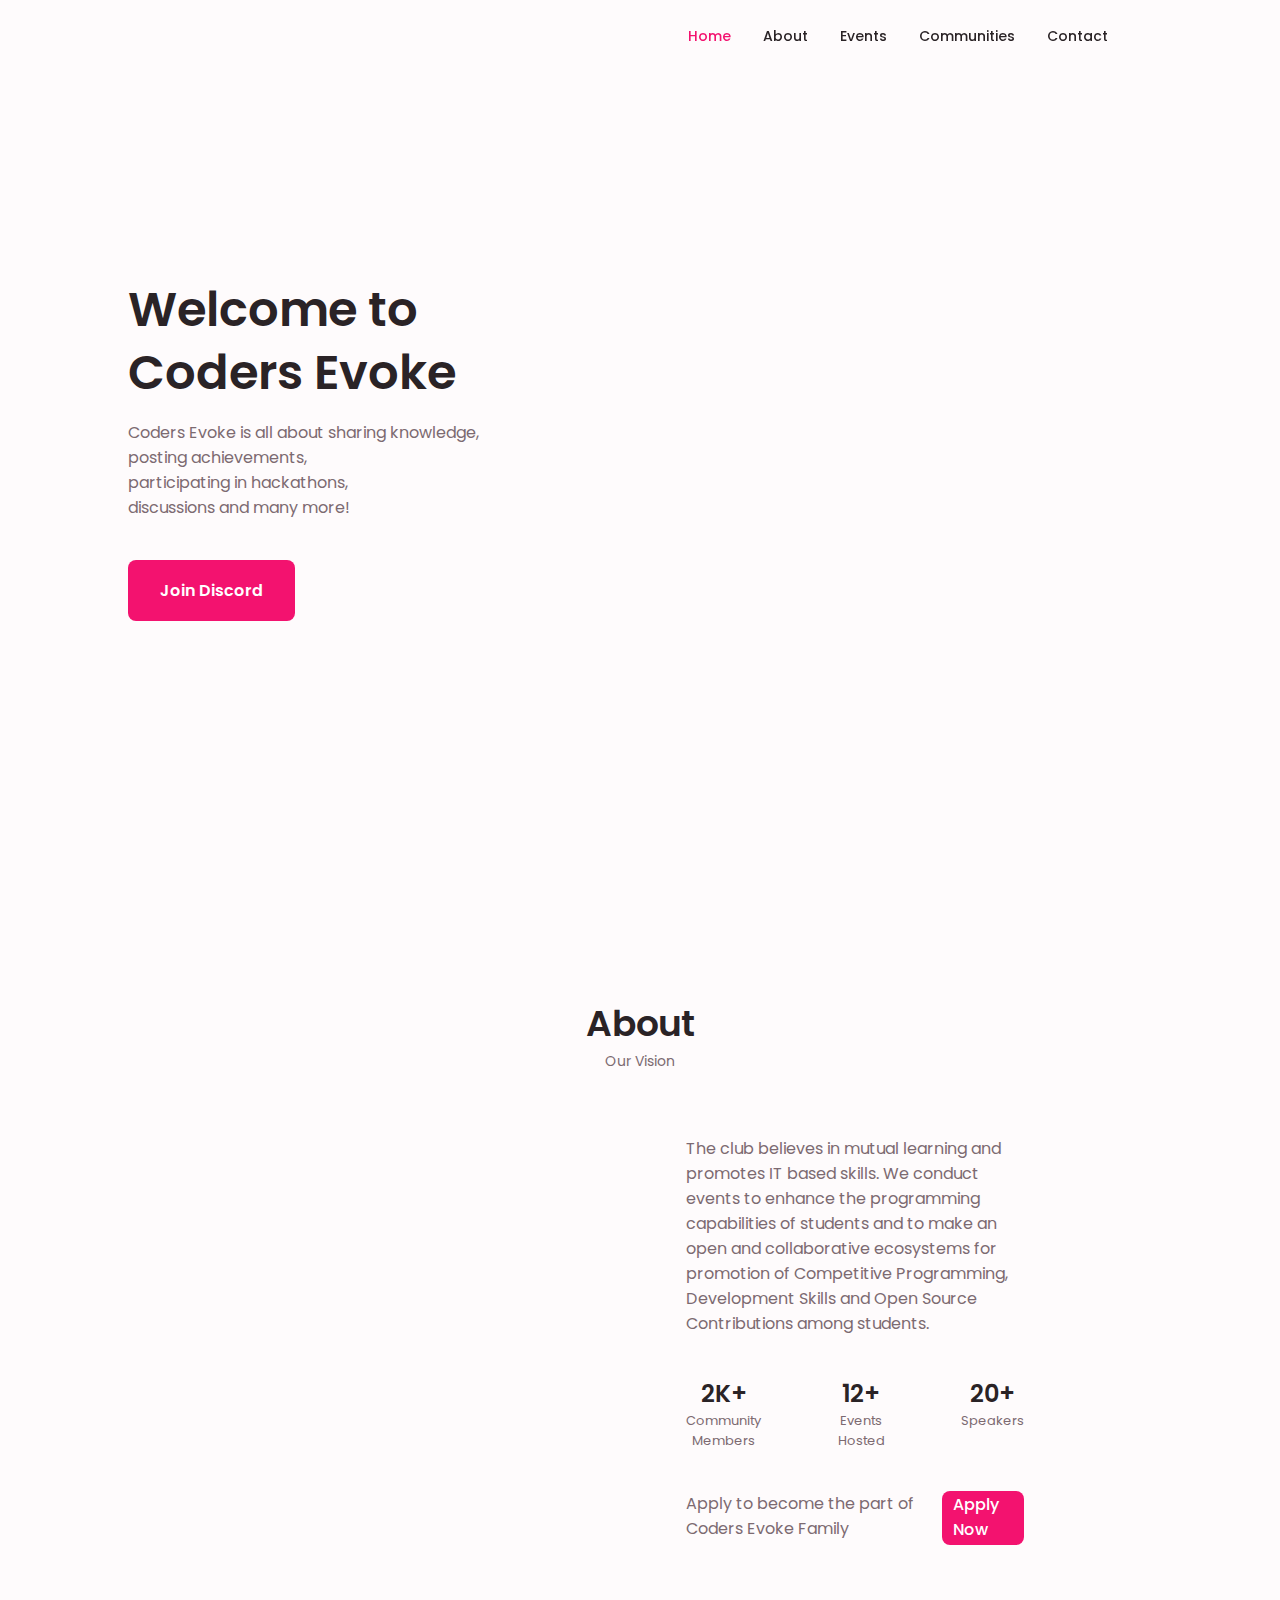
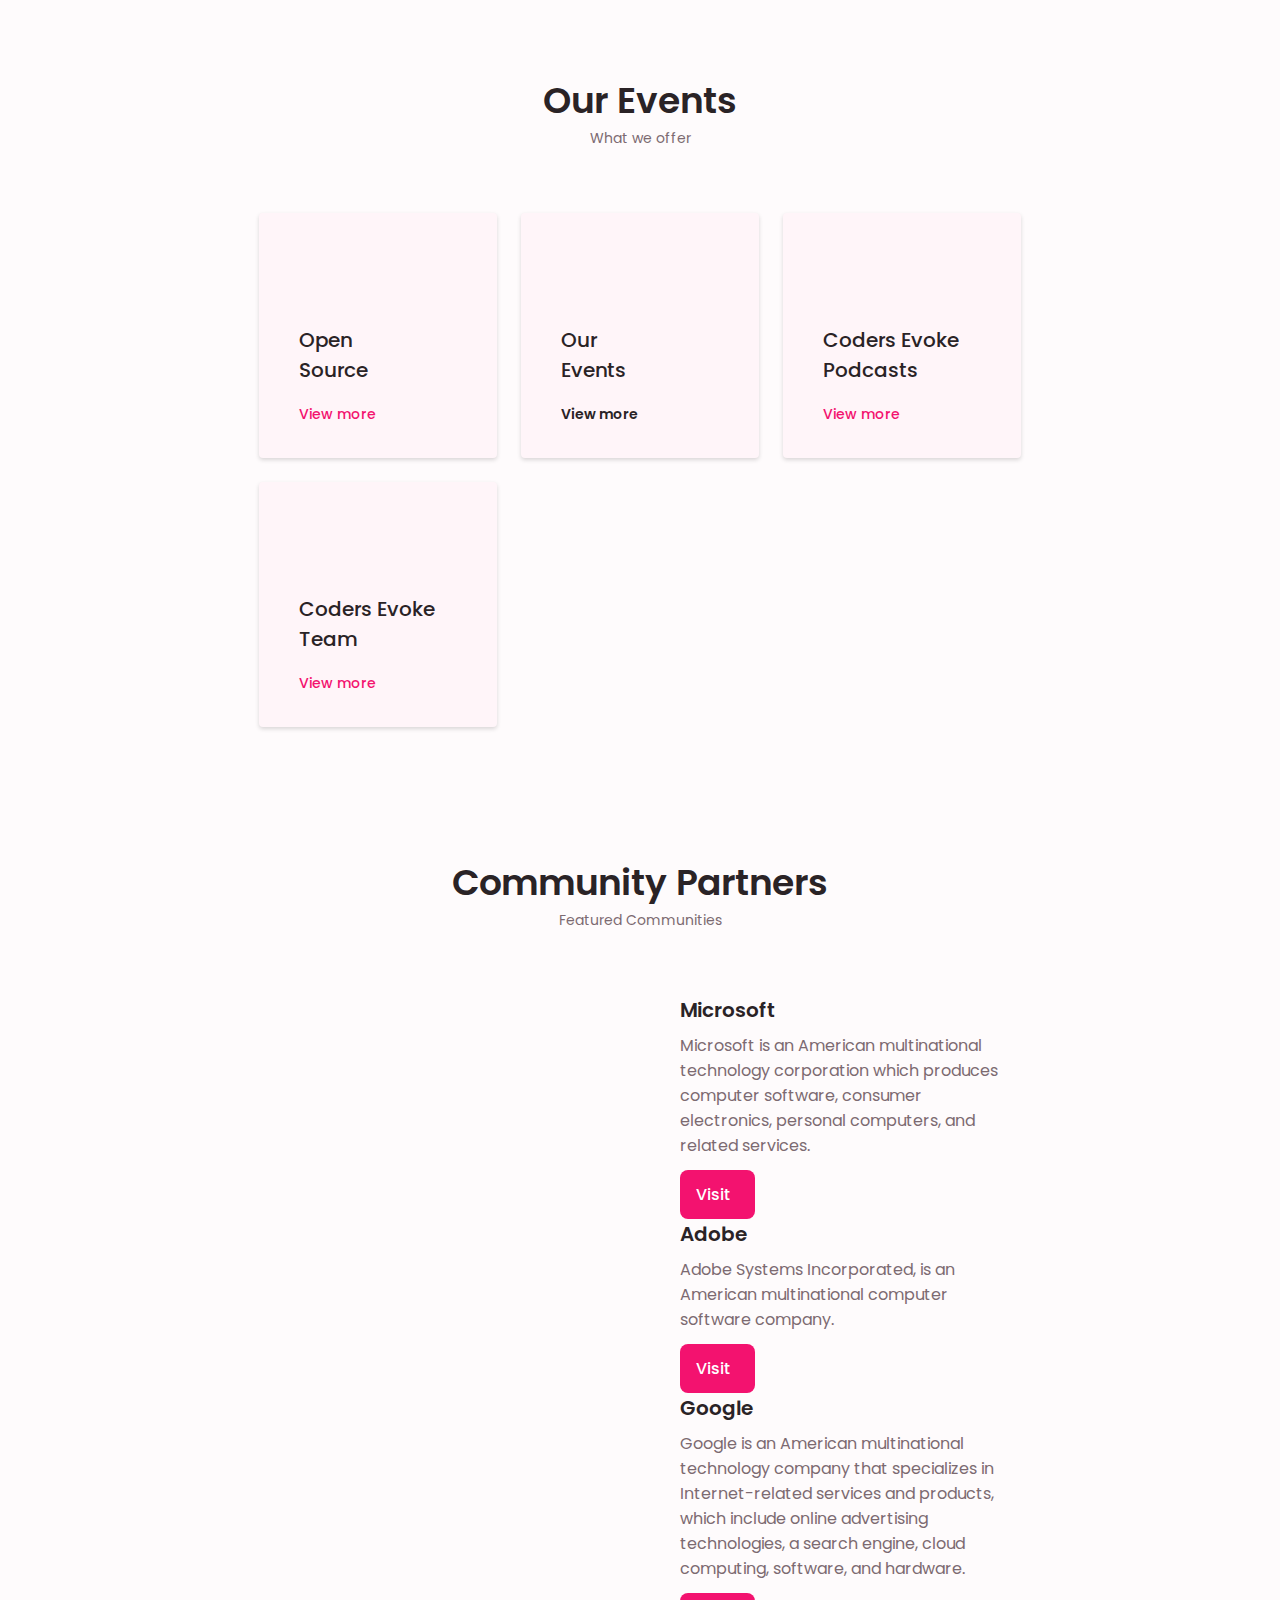
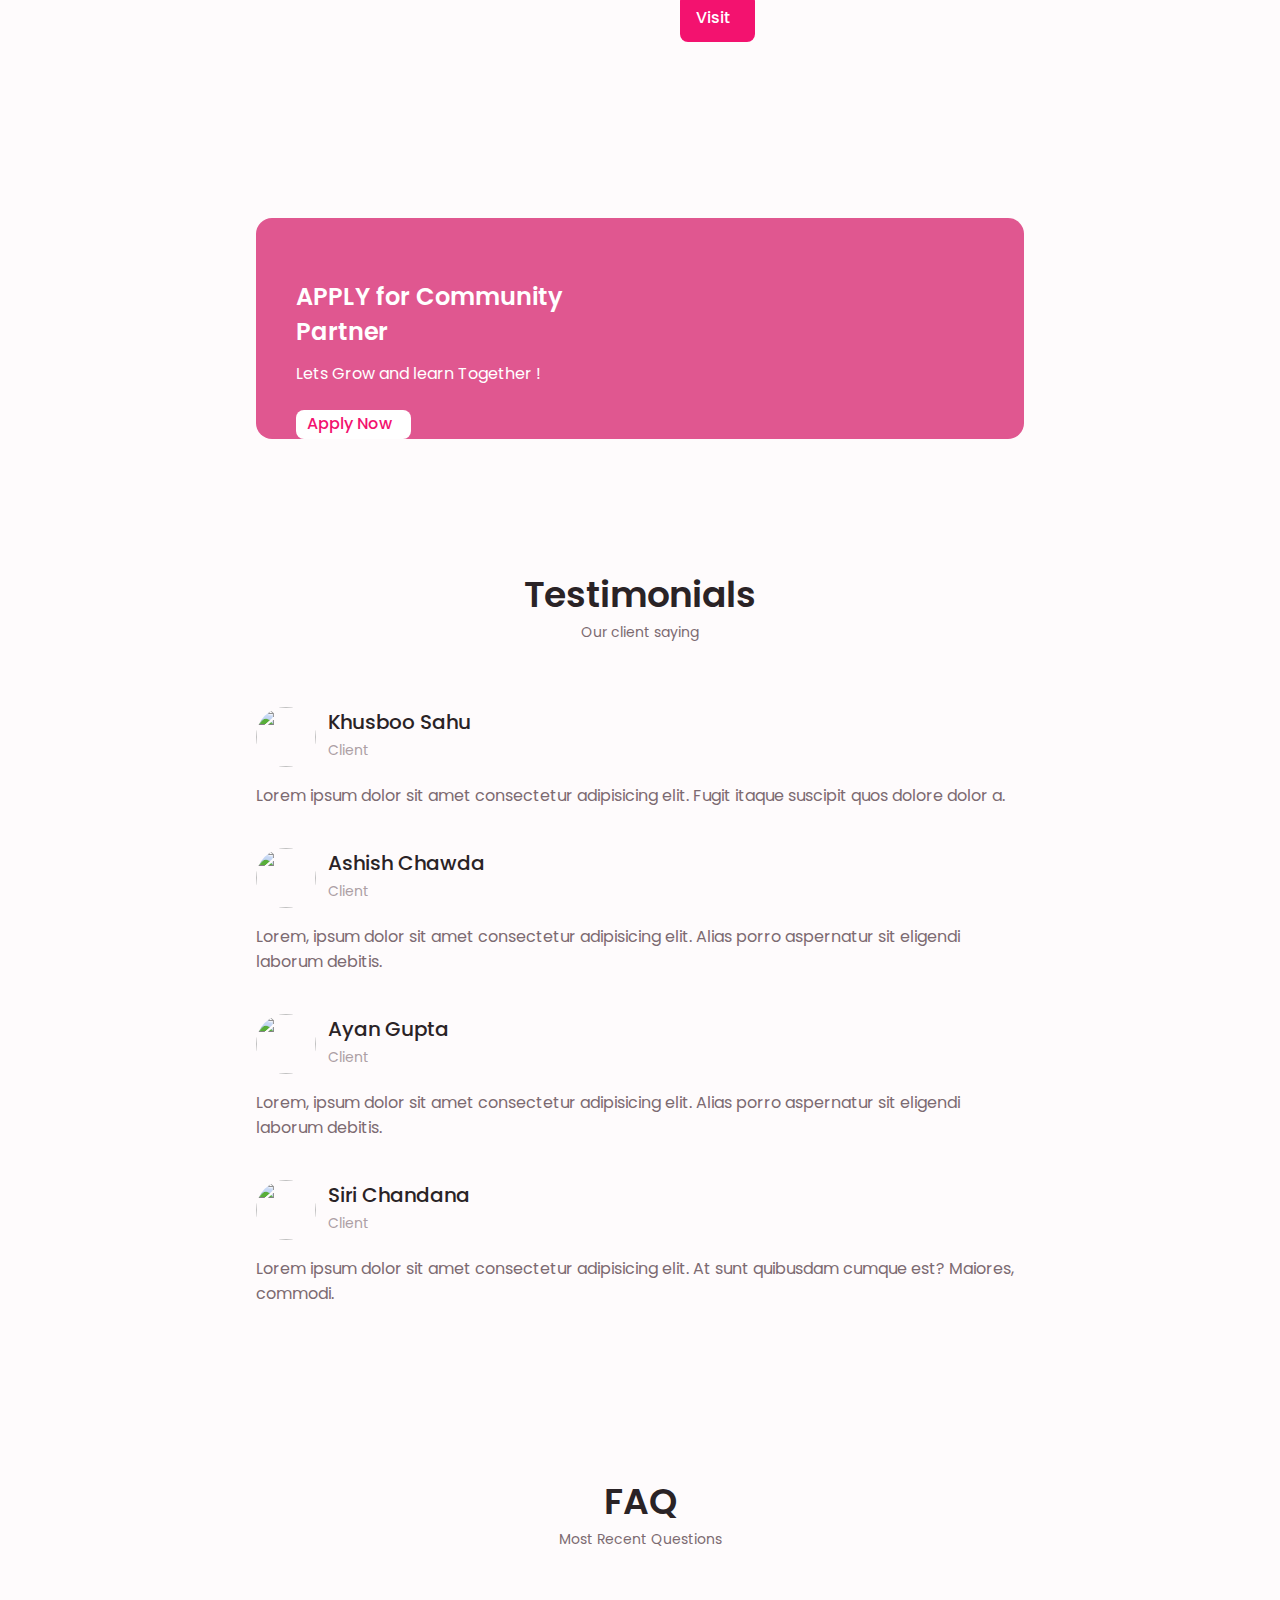
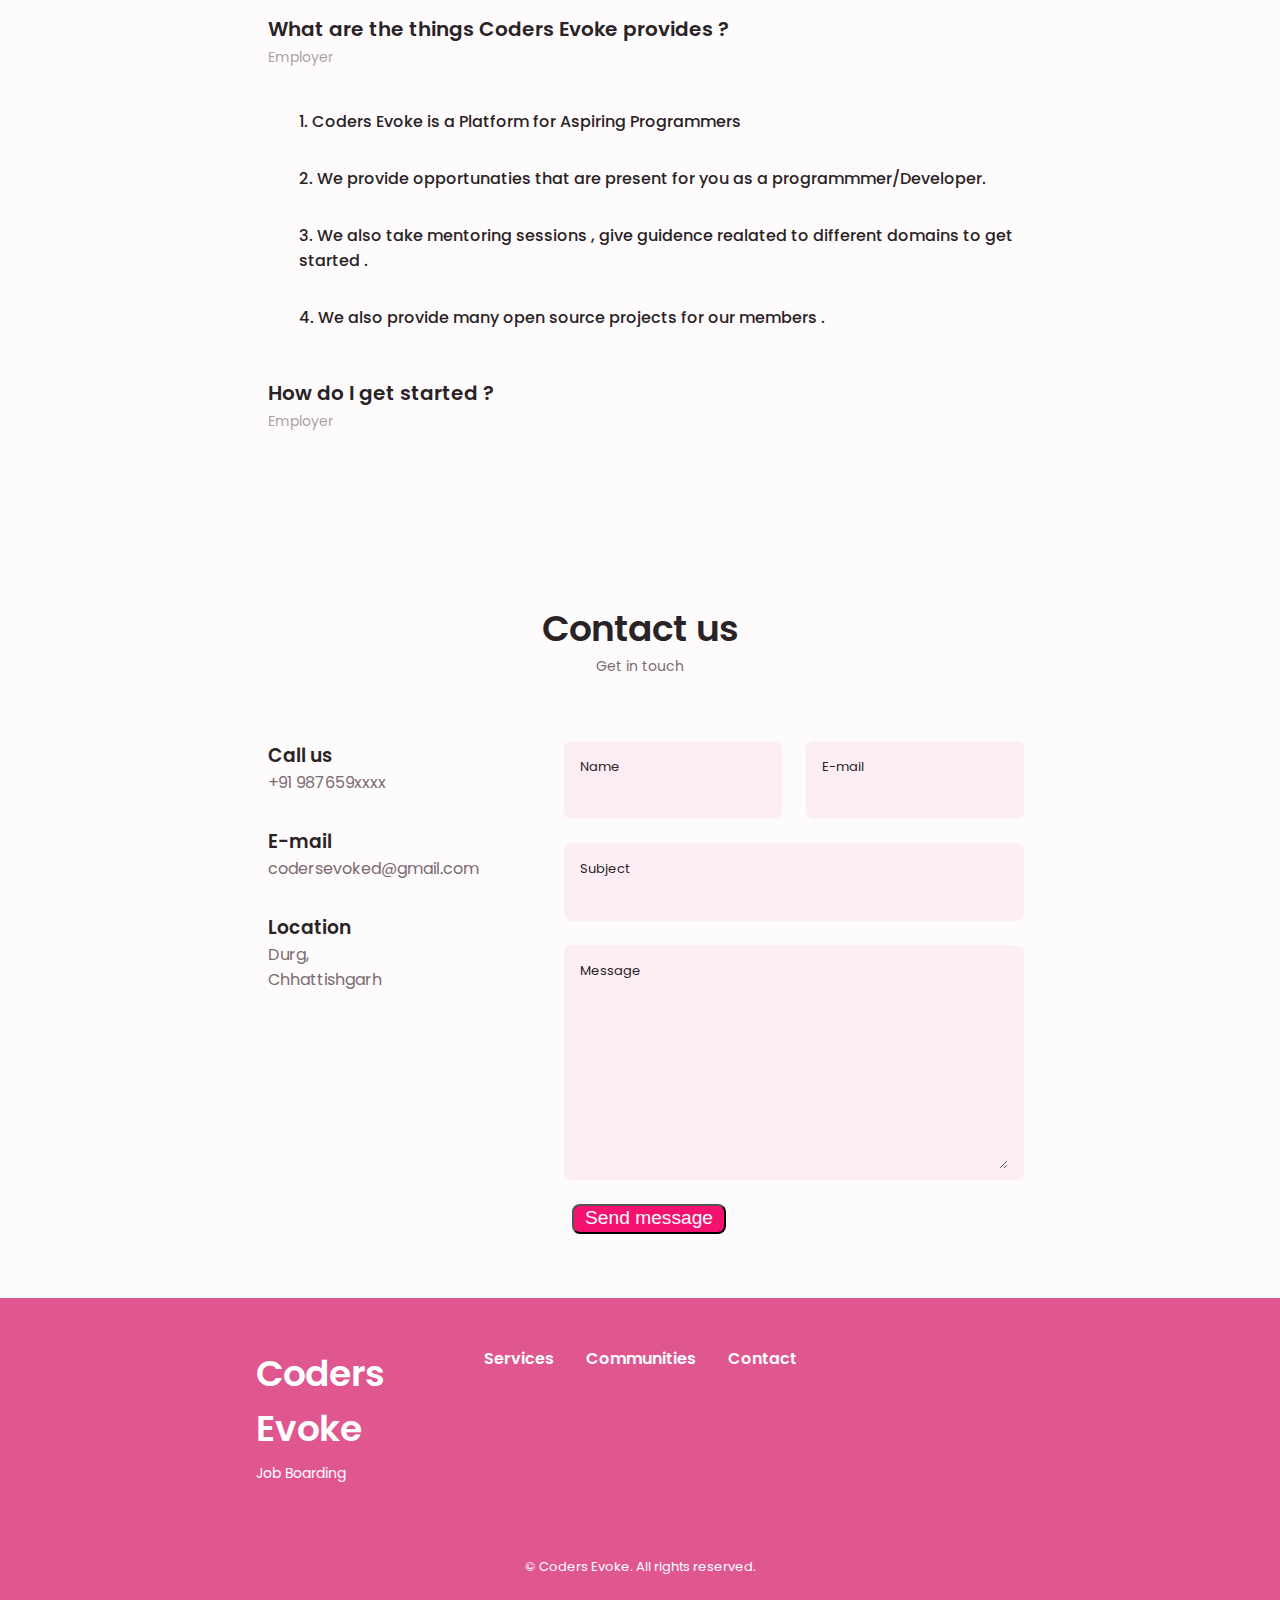
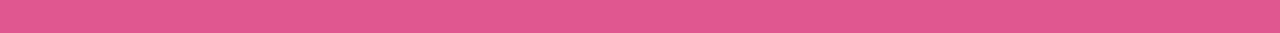
==== commit 0fcc8eaa: "added events initial structure" ====
--- a/index.html
+++ b/index.html
@@ -41,7 +41,7 @@
                     </li>
                     <li class="nav__item">
                         <a href="#services" class="nav__link">
-                            <i class="uil uil-briefcase nav__icon"></i>Activities
+                            <i class="uil uil-briefcase nav__icon"></i>Events
                         </a>
                     </li>
                     <!-- <li class="nav__item">
@@ -193,10 +193,11 @@
                 <div class="services__content">
                     <div>
                         <i class="uil uil-user services__icon"></i>
-                        <h3 class="services__title">Our <br> Events</h3>
+                        <a href="event.html">
+                        <h3  class="services__title">Our <br> Events</h3> </a>
                     </div>
                     <span class="button button--flex button--small button--link services__button">
-                        View more
+                        <a href="event.html">  View more</a>
                         <i class="uil uil-arrow-right button__icon"></i>
                     </span>
 
@@ -205,7 +206,7 @@
                             <h4 class="services__modal-title">Our <br> Events</h4>
                             <i class="uil uil-times services__modal-close"></i>
 
-                            <ul class="services__modal-services grid">
+                            <!-- <ul class="services__modal-services grid">
                                 <li class="services__modal-service">
                                     <i class="uil uil-check-circle services__modal-icon"></i>
                                     <p>Lorem, ipsum dolor.</p>
@@ -225,7 +226,7 @@
                                     <i class="uil uil-check-circle services__modal-icon"></i>
                                     <p>Lorem ipsum dolor sit amet.</p>
                                 </li>
-                            </ul>
+                            </ul> -->
                         </div>
                     </div>
                 </div>
--- a/assets/css/styles.css
+++ b/assets/css/styles.css
@@ -450,7 +450,7 @@
 /*==================== SERVICES ====================*/
 .services__container {
     gap: 1.5rem;
-    grid-template-columns: repeat(2, 1fr);
+    grid-template-columns: repeat(1, 1fr);
 }
 
 .services__content {
@@ -1192,4 +1192,12 @@
 }
 .team__social a:hover{
     color: var(--first-color);
+}
+.team__title{
+    text-align: center;
+}
+.section__hr{
+    width: 4%;
+    margin-bottom: 40px;
+
 }